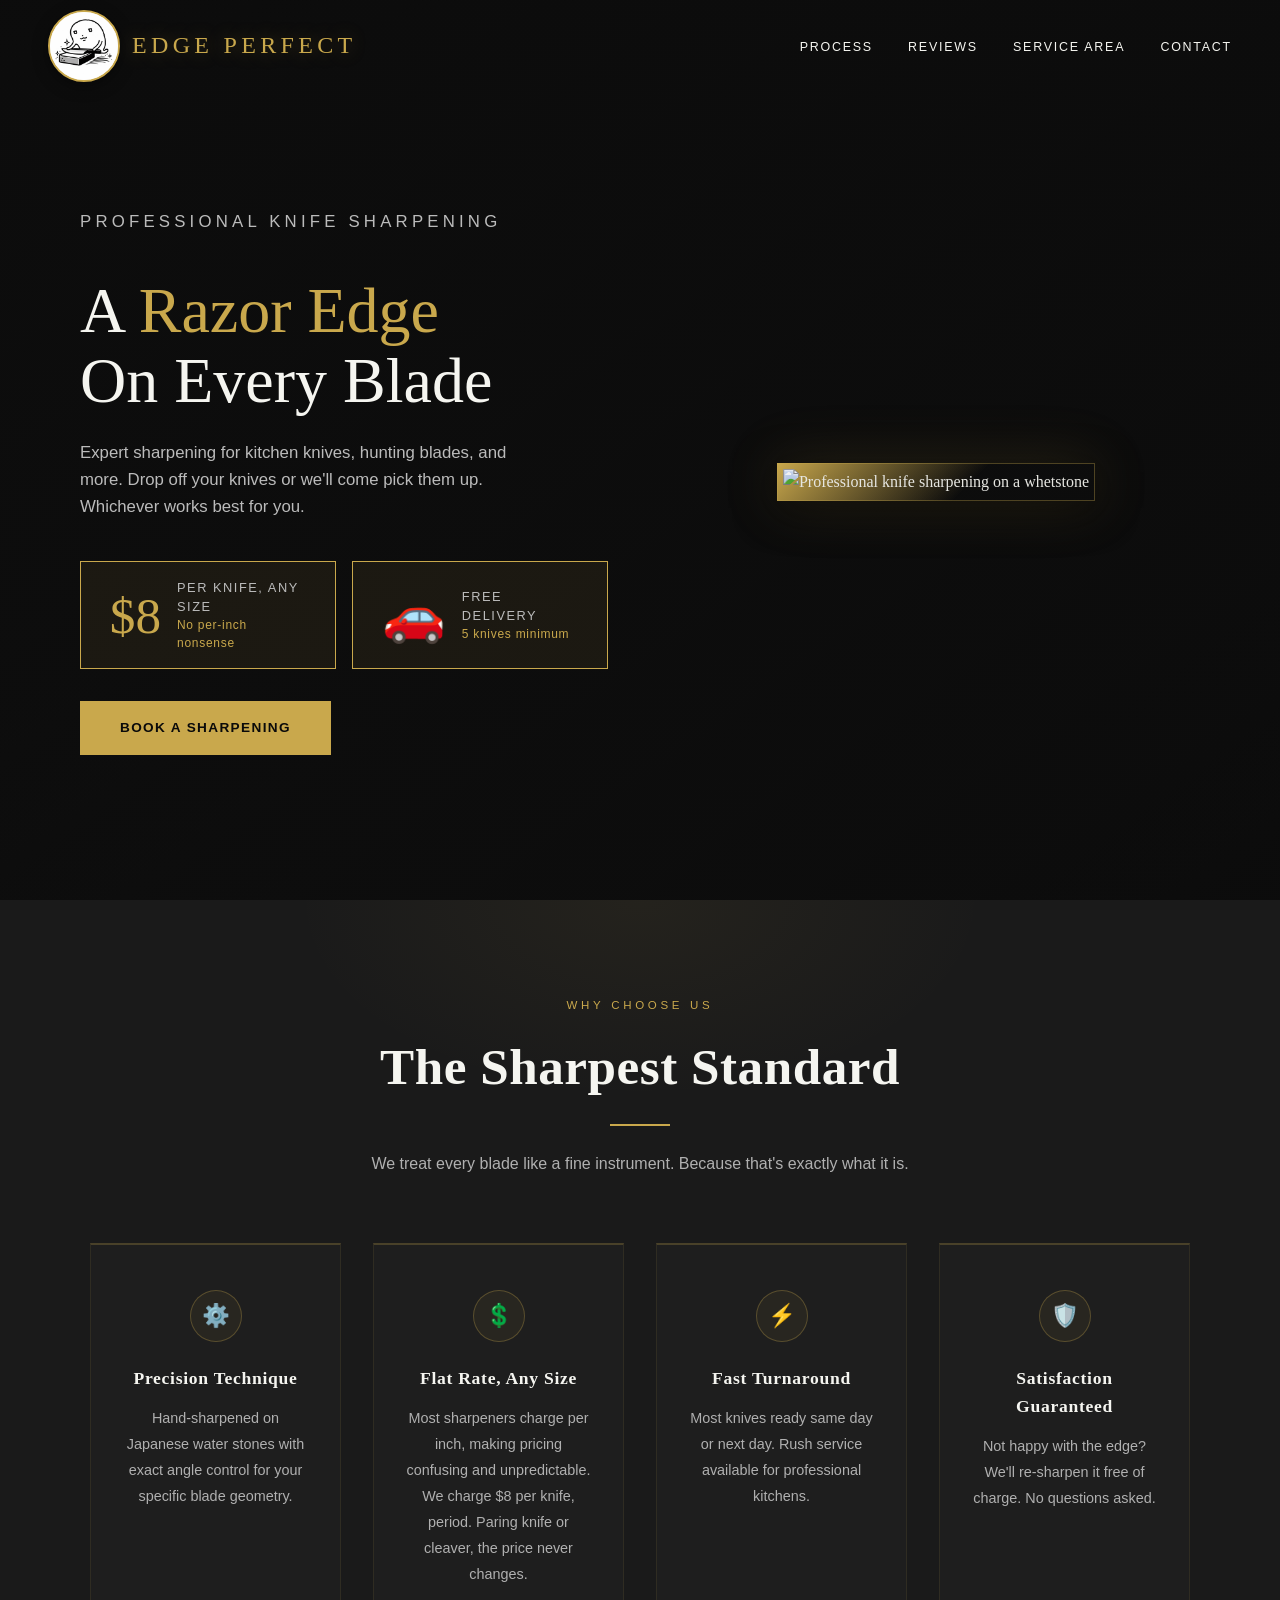
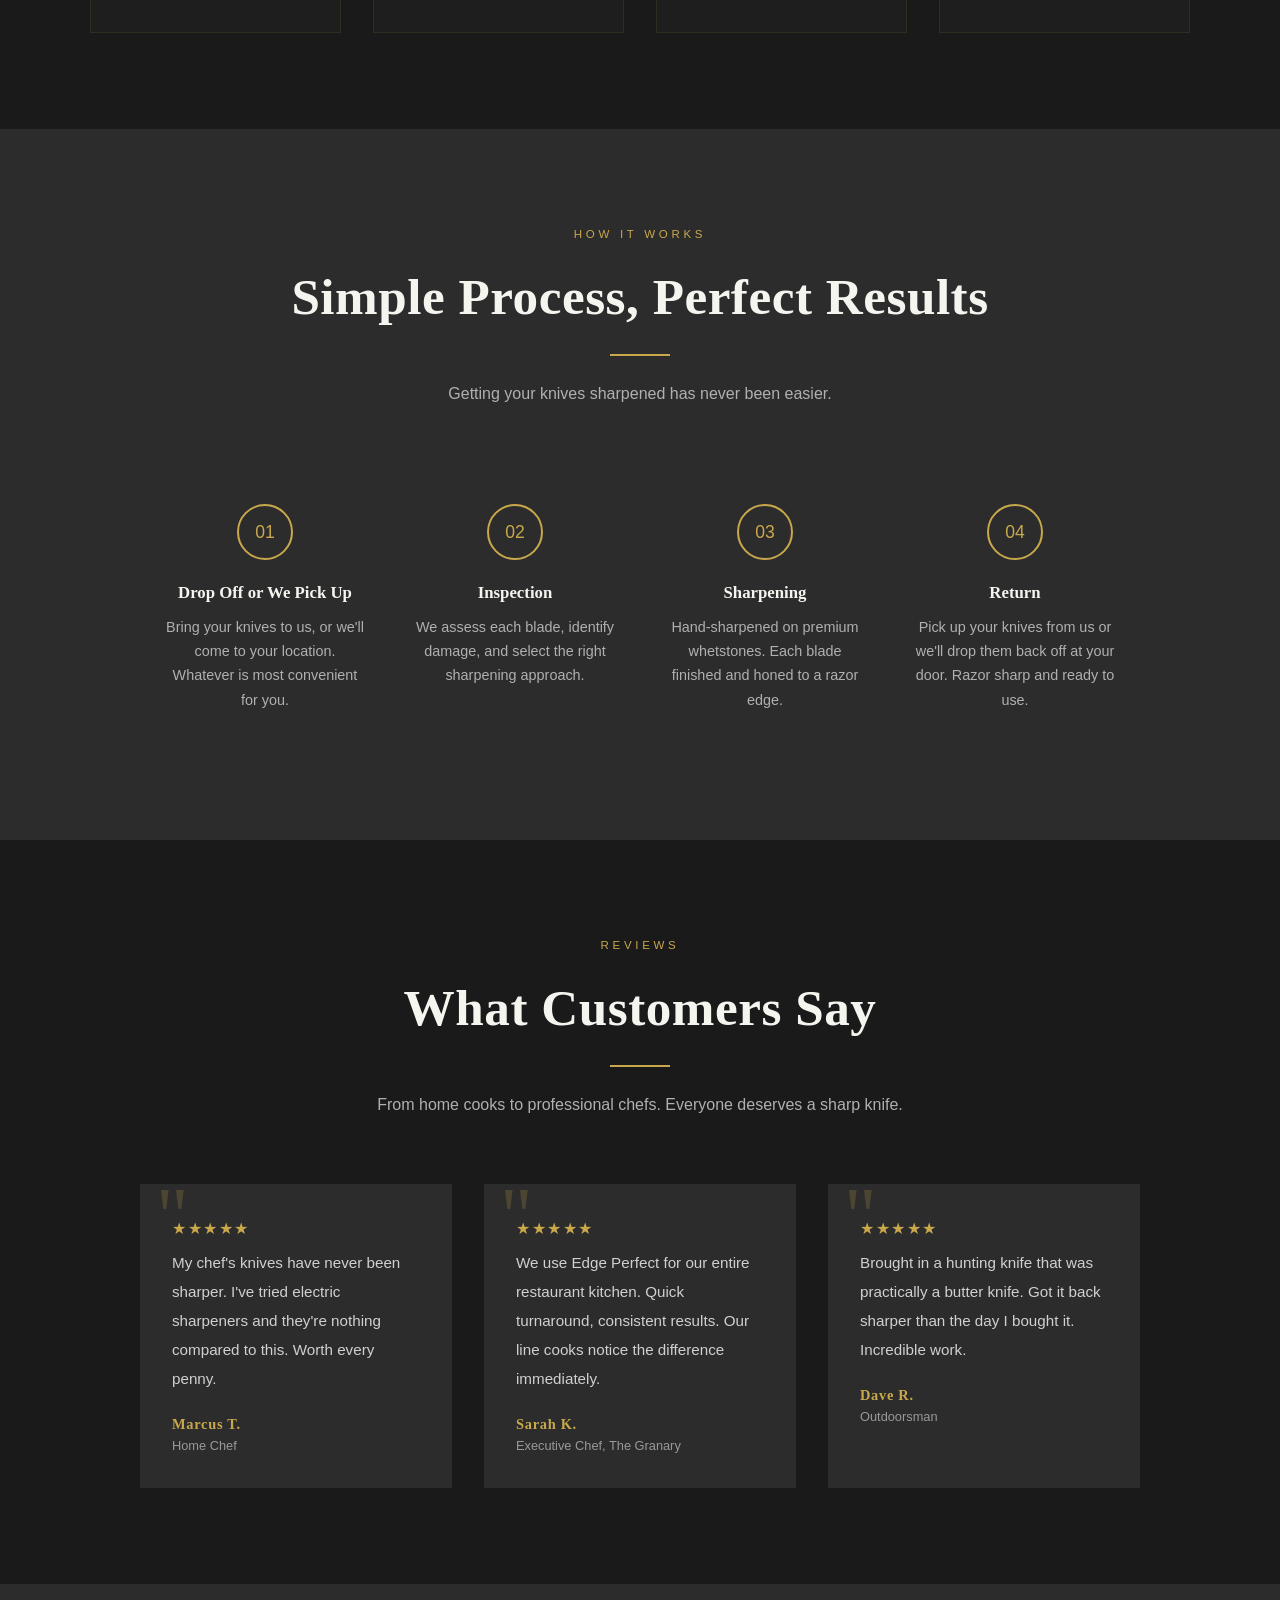
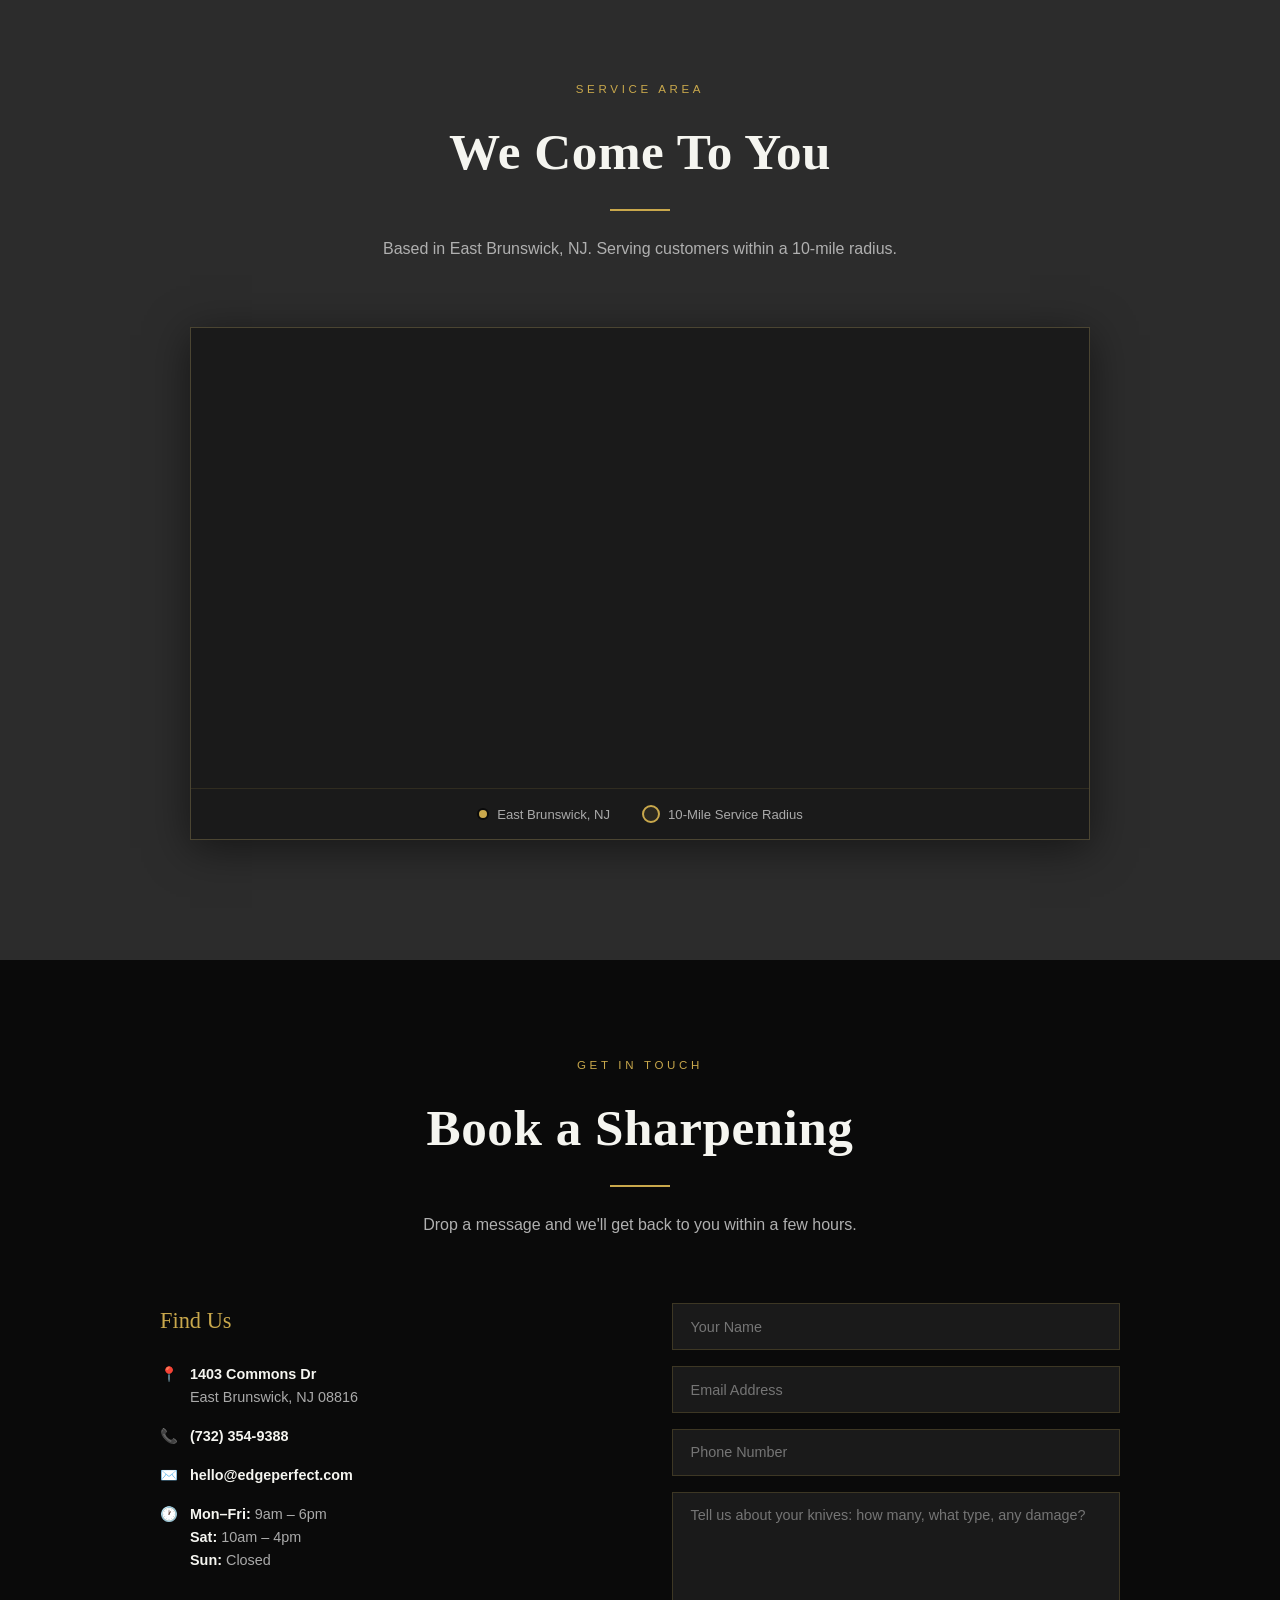
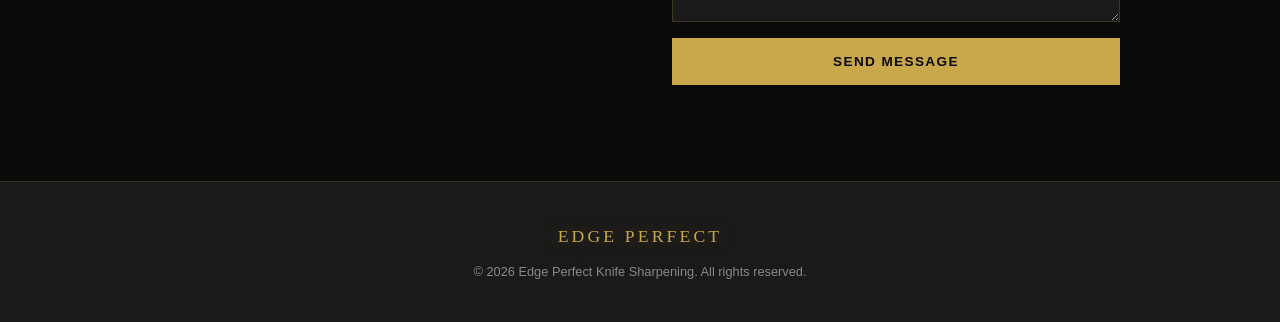
==== index.html @ 68b9c7d4 "Initial commit — Edge Perfect knife sharpening website" ====
<!DOCTYPE html>
<html lang="en">
<head>
  <meta charset="UTF-8" />
  <meta name="viewport" content="width=device-width, initial-scale=1.0" />
  <title>Edge Perfect | Professional Knife Sharpening</title>
  <link rel="icon" type="image/png" href="favicon.png.png" sizes="64x64" />
  <link rel="icon" type="image/png" href="favicon.png.png" sizes="32x32" />
  <link rel="icon" type="image/png" href="favicon.png.png" sizes="16x16" />
  <link rel="apple-touch-icon" href="favicon.png.png" sizes="180x180" />
  <link rel="stylesheet" href="styles.css" />
  <link rel="stylesheet" href="https://unpkg.com/leaflet@1.9.4/dist/leaflet.css" />
  <script src="https://unpkg.com/leaflet@1.9.4/dist/leaflet.js"></script>
</head>
<body>

  <!-- NAV -->
  <nav>
    <div class="logo">
      <div class="logo-circle">
        <img src="nav_icon.png.png" alt="Edge Perfect" class="logo-img" />
      </div>
      <span>Edge Perfect</span>
    </div>
    <ul class="nav-links">
      <li><a href="#process">Process</a></li>
      <li><a href="#testimonials">Reviews</a></li>
      <li><a href="#service-area">Service Area</a></li>
      <li><a href="#contact">Contact</a></li>
    </ul>
  </nav>

  <!-- HERO -->
  <section class="hero">
    <div class="hero-content">
      <p class="hero-tag">Professional Knife Sharpening</p>
      <h1>A <span>Razor Edge</span><br>On Every Blade</h1>
      <p>Expert sharpening for kitchen knives, hunting blades, and more. Drop off your knives or we'll come pick them up. Whichever works best for you.</p>
      <div class="hero-cards">
        <div class="hero-price">
          <strong>$8</strong>
          <span>Per Knife, Any Size<br><em>No per-inch nonsense</em></span>
        </div>
        <div class="hero-price">
          <strong>🚗</strong>
          <span>Free Delivery<br><em>5 knives minimum</em></span>
        </div>
      </div>
      <div class="hero-btns">
        <a href="#contact" class="btn">Book a Sharpening</a>
      </div>
    </div>
    <div class="hero-visual">
      <div class="hero-gif-frame">
        <img class="hero-gif" src="https://media.giphy.com/media/aHFgDHucMrnPrXOQYl/giphy.gif" alt="Professional knife sharpening on a whetstone" />
      </div>
    </div>
  </section>

  <!-- WHY US -->
  <section class="features" id="about">
    <p class="section-label reveal">Why Choose Us</p>
    <h2 class="section-title reveal">The Sharpest Standard</h2>
    <div class="divider"></div>
    <p class="section-sub reveal">We treat every blade like a fine instrument. Because that's exactly what it is.</p>
    <div class="features-grid">
      <div class="feature-card reveal reveal-delay-1">
        <div class="feature-icon">⚙️</div>
        <h3>Precision Technique</h3>
        <p>Hand-sharpened on Japanese water stones with exact angle control for your specific blade geometry.</p>
      </div>
      <div class="feature-card reveal reveal-delay-2">
        <div class="feature-icon">💲</div>
        <h3>Flat Rate, Any Size</h3>
        <p>Most sharpeners charge per inch, making pricing confusing and unpredictable. We charge $8 per knife, period. Paring knife or cleaver, the price never changes.</p>
      </div>
      <div class="feature-card reveal reveal-delay-3">
        <div class="feature-icon">⚡</div>
        <h3>Fast Turnaround</h3>
        <p>Most knives ready same day or next day. Rush service available for professional kitchens.</p>
      </div>
      <div class="feature-card reveal reveal-delay-4">
        <div class="feature-icon">🛡️</div>
        <h3>Satisfaction Guaranteed</h3>
        <p>Not happy with the edge? We'll re-sharpen it free of charge. No questions asked.</p>
      </div>
    </div>
  </section>


  <!-- PROCESS -->
  <section class="process" id="process">
    <p class="section-label reveal">How It Works</p>
    <h2 class="section-title reveal">Simple Process, Perfect Results</h2>
    <div class="divider"></div>
    <p class="section-sub reveal">Getting your knives sharpened has never been easier.</p>
    <div class="steps">
      <div class="step reveal reveal-delay-1">
        <div class="step-num">01</div>
        <h3>Drop Off or We Pick Up</h3>
        <p>Bring your knives to us, or we'll come to your location. Whatever is most convenient for you.</p>
      </div>
      <div class="step reveal reveal-delay-2">
        <div class="step-num">02</div>
        <h3>Inspection</h3>
        <p>We assess each blade, identify damage, and select the right sharpening approach.</p>
      </div>
      <div class="step reveal reveal-delay-3">
        <div class="step-num">03</div>
        <h3>Sharpening</h3>
        <p>Hand-sharpened on premium whetstones. Each blade finished and honed to a razor edge.</p>
      </div>
      <div class="step reveal reveal-delay-4">
        <div class="step-num">04</div>
        <h3>Return</h3>
        <p>Pick up your knives from us or we'll drop them back off at your door. Razor sharp and ready to use.</p>
      </div>
    </div>
  </section>

  <!-- TESTIMONIALS -->
  <section class="testimonials" id="testimonials">
    <p class="section-label reveal">Reviews</p>
    <h2 class="section-title reveal">What Customers Say</h2>
    <div class="divider"></div>
    <p class="section-sub reveal">From home cooks to professional chefs. Everyone deserves a sharp knife.</p>
    <div class="testimonials-grid">
      <div class="testimonial reveal from-left reveal-delay-1">
        <div class="stars">★★★★★</div>
        <p>My chef's knives have never been sharper. I've tried electric sharpeners and they're nothing compared to this. Worth every penny.</p>
        <div class="author">Marcus T.</div>
        <div class="role">Home Chef</div>
      </div>
      <div class="testimonial reveal reveal-delay-2">
        <div class="stars">★★★★★</div>
        <p>We use Edge Perfect for our entire restaurant kitchen. Quick turnaround, consistent results. Our line cooks notice the difference immediately.</p>
        <div class="author">Sarah K.</div>
        <div class="role">Executive Chef, The Granary</div>
      </div>
      <div class="testimonial reveal from-right reveal-delay-3">
        <div class="stars">★★★★★</div>
        <p>Brought in a hunting knife that was practically a butter knife. Got it back sharper than the day I bought it. Incredible work.</p>
        <div class="author">Dave R.</div>
        <div class="role">Outdoorsman</div>
      </div>
    </div>
  </section>

  <!-- SERVICE AREA MAP -->
  <section class="service-area" id="service-area">
    <p class="section-label reveal">Service Area</p>
    <h2 class="section-title reveal">We Come To You</h2>
    <div class="divider"></div>
    <p class="section-sub reveal">Based in East Brunswick, NJ. Serving customers within a 10-mile radius.</p>
    <div class="map-wrapper reveal">
      <div id="service-map"></div>
      <div class="map-legend">
        <div class="legend-item">
          <span class="legend-marker"></span>
          <span>East Brunswick, NJ</span>
        </div>
        <div class="legend-item">
          <span class="legend-circle"></span>
          <span>10-Mile Service Radius</span>
        </div>
      </div>
    </div>
  </section>

  <!-- CONTACT -->
  <section class="contact" id="contact">
    <p class="section-label reveal">Get in Touch</p>
    <h2 class="section-title reveal">Book a Sharpening</h2>
    <div class="divider"></div>
    <p class="section-sub reveal">Drop a message and we'll get back to you within a few hours.</p>
    <div class="contact-wrap">
      <div class="contact-info reveal from-left">
        <h3>Find Us</h3>
        <p>📍 <span><strong>1403 Commons Dr</strong><br>East Brunswick, NJ 08816</span></p>
        <p>📞 <span><strong>(732) 354-9388</strong></span></p>
        <p>✉️ <span><strong>hello@edgeperfect.com</strong></span></p>
        <p>🕐 <span><strong>Mon–Fri:</strong> 9am – 6pm<br><strong>Sat:</strong> 10am – 4pm<br><strong>Sun:</strong> Closed</span></p>
      </div>
      <form onsubmit="handleSubmit(event)" class="reveal from-right reveal-delay-1">
        <input type="text" placeholder="Your Name" required />
        <input type="email" placeholder="Email Address" required />
        <input type="tel" placeholder="Phone Number" />
        <textarea placeholder="Tell us about your knives: how many, what type, any damage?"></textarea>
        <button type="submit" class="btn">Send Message</button>
      </form>
    </div>
  </section>

  <!-- FOOTER -->
  <footer>
    <span class="logo">Edge Perfect</span>
    <p>© 2026 Edge Perfect Knife Sharpening. All rights reserved.</p>
  </footer>

  <script src="script.js"></script>

</body>
</html>
---- styles.css ----
*, *::before, *::after { box-sizing: border-box; margin: 0; padding: 0; }

:root {
  --black: #0a0a0a;
  --charcoal: #1a1a1a;
  --steel: #2c2c2c;
  --gold: #c9a84c;
  --gold-light: #e8c97a;
  --white: #f5f5f0;
  --gray: #888;
}

html { scroll-behavior: smooth; }

body {
  font-family: 'Georgia', serif;
  background: var(--black);
  color: var(--white);
  line-height: 1.6;
}

/* NAV */
nav {
  position: fixed;
  top: 0; left: 0; right: 0;
  z-index: 100;
  display: flex;
  justify-content: space-between;
  align-items: center;
  padding: 0.6rem 3rem;
  background: rgba(10,10,10,0.0);
  backdrop-filter: blur(0px);
  border-bottom: 1px solid transparent;
  transition: background 0.4s ease, backdrop-filter 0.4s ease, border-color 0.4s ease;
}

nav.scrolled {
  background: rgba(10,10,10,0.96);
  backdrop-filter: blur(12px);
  border-bottom: 1px solid rgba(201,168,76,0.25);
}

.logo {
  display: flex;
  align-items: center;
  gap: 0.75rem;
  font-size: 1.5rem;
  letter-spacing: 0.18em;
  color: var(--gold);
  text-transform: uppercase;
  text-shadow: 0 0 18px rgba(201,168,76,0.35);
  transition: text-shadow 0.3s;
}
.logo:hover { text-shadow: 0 0 28px rgba(201,168,76,0.6); }

.logo-circle {
  width: 72px;
  height: 72px;
  border-radius: 50%;
  background: var(--white);
  border: 2px solid var(--gold);
  box-shadow: 0 4px 16px rgba(0,0,0,0.4);
  display: flex;
  align-items: center;
  justify-content: center;
  overflow: hidden;
  flex-shrink: 0;
  transition: box-shadow 0.3s, transform 0.3s;
}
.logo:hover .logo-circle {
  box-shadow: 0 6px 24px rgba(0,0,0,0.5), 0 0 0 2px var(--gold);
  transform: translateY(-2px);
}

.logo-img {
  width: 120px;
  height: 120px;
  object-fit: contain;
}

.nav-links { display: flex; gap: 2.2rem; list-style: none; }
.nav-links a {
  position: relative;
  color: var(--white);
  text-decoration: none;
  font-family: 'Arial', sans-serif;
  font-size: 0.78rem;
  letter-spacing: 0.14em;
  text-transform: uppercase;
  padding-bottom: 4px;
  transition: color 0.2s;
}
.nav-links a::after {
  content: '';
  position: absolute;
  bottom: 0; left: 0;
  width: 0; height: 1.5px;
  background: var(--gold);
  transition: width 0.3s ease;
}
.nav-links a:hover { color: var(--gold); }
.nav-links a:hover::after { width: 100%; }

/* HERO */
.hero {
  min-height: 100vh;
  display: grid;
  grid-template-columns: 1fr 1fr;
  gap: 4rem;
  align-items: center;
  padding: 8rem 5rem 4rem;
  position: relative;
  background:
    linear-gradient(160deg, rgba(10,10,10,0.92) 0%, rgba(10,10,10,0.75) 100%),
    url("data:image/svg+xml,%3Csvg xmlns='http://www.w3.org/2000/svg' width='800' height='600'%3E%3Cdefs%3E%3ClinearGradient id='g' x1='0' y1='0' x2='1' y2='1'%3E%3Cstop offset='0' stop-color='%23222'/%3E%3Cstop offset='1' stop-color='%23111'/%3E%3C/linearGradient%3E%3C/defs%3E%3Crect fill='url(%23g)' width='800' height='600'/%3E%3C/svg%3E") center/cover;
}

.hero-content {
  display: flex;
  flex-direction: column;
  align-items: flex-start;
}

.hero-visual {
  display: flex;
  justify-content: center;
  align-items: center;
}

.hero-gif-frame {
  position: relative;
  padding: 6px;
  background: linear-gradient(135deg, var(--gold), transparent 60%);
  box-shadow: 0 0 60px rgba(201,168,76,0.18), 0 8px 40px rgba(0,0,0,0.6);
}

.hero-gif-frame::before {
  content: '';
  position: absolute;
  inset: 0;
  border: 1.5px solid rgba(201,168,76,0.35);
  pointer-events: none;
}

.hero-gif {
  display: block;
  width: 100%;
  max-width: 480px;
  height: auto;
  filter: brightness(0.92) contrast(1.05);
}

.hero-cards {
  display: flex;
  gap: 1rem;
  flex-wrap: wrap;
  margin-bottom: 2rem;
}

.hero-price {
  display: inline-flex;
  align-items: center;
  gap: 1rem;
  flex: 1;
  background: rgba(201,168,76,0.08);
  border: 1.5px solid var(--gold);
  padding: 1rem 1.8rem;
  font-family: 'Georgia', serif !important;
  color: var(--white) !important;
}
.hero-price strong {
  font-size: 3.2rem;
  color: var(--gold);
  font-weight: 400;
  line-height: 1;
}
.hero-price span {
  font-family: 'Arial', sans-serif;
  font-size: 0.8rem;
  color: #bbb !important;
  letter-spacing: 0.12em;
  text-transform: uppercase;
  line-height: 1.5;
}
.hero-price span em {
  display: block;
  font-style: normal;
  color: var(--gold) !important;
  letter-spacing: 0.06em;
  font-size: 0.75rem;
  text-transform: none;
}

.hero-btns { display: flex; gap: 1rem; flex-wrap: wrap; }

.hero-tag {
  font-family: 'Arial', sans-serif;
  font-size: 0.75rem;
  letter-spacing: 0.25em;
  text-transform: uppercase;
  color: var(--gold);
  margin-bottom: 1.5rem;
}

.hero h1 {
  font-size: clamp(2.4rem, 5vw, 5rem);
  font-weight: 400;
  line-height: 1.1;
  max-width: 600px;
  margin-bottom: 1.5rem;
}

.hero h1 span { color: var(--gold); }

.hero p {
  font-family: 'Arial', sans-serif;
  font-size: 1.05rem;
  color: #bbb;
  max-width: 460px;
  margin-bottom: 2.5rem;
}

@media (max-width: 900px) {
  .hero {
    grid-template-columns: 1fr;
    text-align: center;
    padding: 7rem 2rem 4rem;
    gap: 3rem;
  }
  .hero-content { align-items: center; }
  .hero-btns { justify-content: center; }
  .hero-gif { max-width: 360px; }
}

.btn {
  display: inline-block;
  padding: 1rem 2.5rem;
  background: var(--gold);
  color: var(--black);
  text-decoration: none;
  font-family: 'Arial', sans-serif;
  font-size: 0.85rem;
  font-weight: 700;
  letter-spacing: 0.1em;
  text-transform: uppercase;
  transition: background 0.2s, transform 0.15s;
}
.btn:hover { background: var(--gold-light); transform: translateY(-2px); }

.btn-outline {
  background: transparent;
  border: 1.5px solid var(--gold);
  color: var(--gold);
}
.btn-outline:hover { background: var(--gold); color: var(--black); }

/* DIVIDER */
.divider {
  width: 60px;
  height: 2px;
  background: var(--gold);
  margin: 0 auto 1.5rem;
}

/* SECTION BASE */
section { padding: 6rem 2rem; }
.section-label {
  font-family: 'Arial', sans-serif;
  font-size: 0.72rem;
  letter-spacing: 0.32em;
  text-transform: uppercase;
  color: var(--gold);
  text-align: center;
  margin-bottom: 0.75rem;
}
.section-title {
  font-size: clamp(2rem, 4vw, 3.2rem);
  font-weight: 600;
  text-align: center;
  margin-bottom: 1rem;
  color: var(--white);
  letter-spacing: 0.01em;
}
.section-sub {
  font-family: 'Arial', sans-serif;
  color: #b0b0b0;
  text-align: center;
  max-width: 540px;
  margin: 0 auto 4rem;
  font-size: 1rem;
  line-height: 1.8;
}

/* WHY US */
.features {
  background: var(--charcoal);
  position: relative;
  overflow: hidden;
}
.features::before {
  content: '';
  position: absolute;
  top: -200px; left: 50%;
  transform: translateX(-50%);
  width: 700px; height: 400px;
  background: radial-gradient(ellipse, rgba(201,168,76,0.06) 0%, transparent 70%);
  pointer-events: none;
}
.features-grid {
  display: grid;
  grid-template-columns: repeat(auto-fit, minmax(220px, 1fr));
  gap: 2rem;
  max-width: 1100px;
  margin: 0 auto;
}
.feature-card {
  text-align: center;
  padding: 2.8rem 1.8rem;
  background: rgba(255,255,255,0.02);
  border: 1px solid rgba(201,168,76,0.1);
  border-top: 2px solid rgba(201,168,76,0.25);
  position: relative;
  overflow: hidden;
  transition: border-color 0.3s, transform 0.3s, background 0.3s;
}
.feature-card::before {
  content: '';
  position: absolute;
  top: 0; left: -100%;
  width: 100%; height: 100%;
  background: linear-gradient(90deg, transparent, rgba(201,168,76,0.04), transparent);
  transition: left 0.5s ease;
}
.feature-card:hover::before { left: 100%; }
.feature-card:hover {
  border-color: rgba(201,168,76,0.5);
  border-top-color: var(--gold);
  transform: translateY(-6px);
  background: rgba(201,168,76,0.04);
}
.feature-icon {
  width: 52px; height: 52px;
  border: 1px solid rgba(201,168,76,0.3);
  border-radius: 50%;
  display: flex;
  align-items: center;
  justify-content: center;
  margin: 0 auto 1.4rem;
  font-size: 1.4rem;
  background: rgba(201,168,76,0.06);
  transition: background 0.3s, border-color 0.3s;
}
.feature-card:hover .feature-icon {
  background: rgba(201,168,76,0.12);
  border-color: var(--gold);
}
.feature-card h3 {
  font-size: 1.1rem;
  font-weight: 600;
  margin-bottom: 0.85rem;
  color: var(--white);
  letter-spacing: 0.04em;
}
.feature-card p {
  font-family: 'Arial', sans-serif;
  font-size: 0.9rem;
  color: #b0b0b0;
  line-height: 1.8;
}

/* SERVICES */
.services { background: var(--black); }
.services-grid {
  display: grid;
  grid-template-columns: repeat(auto-fit, minmax(280px, 1fr));
  gap: 2rem;
  max-width: 1100px;
  margin: 0 auto;
}
.services-grid--single {
  max-width: 380px;
}

.service-card {
  background: var(--charcoal);
  padding: 2.5rem 2rem;
  position: relative;
  overflow: hidden;
  transition: transform 0.2s;
}
.service-card::before {
  content: '';
  position: absolute;
  top: 0; left: 0;
  width: 3px;
  height: 100%;
  background: var(--gold);
}
.service-card:hover { transform: translateY(-4px); }
.service-card .price {
  font-size: 2rem;
  color: var(--gold);
  font-weight: 400;
}
.service-card .price span {
  font-family: 'Arial', sans-serif;
  font-size: 0.85rem;
  color: var(--gray);
}
.service-card h3 {
  font-size: 1.25rem;
  font-weight: 400;
  margin: 0.5rem 0 1rem;
}
.service-card ul {
  list-style: none;
  font-family: 'Arial', sans-serif;
  font-size: 0.88rem;
  color: #aaa;
}
.service-card ul li {
  padding: 0.35rem 0;
  border-bottom: 1px solid rgba(255,255,255,0.05);
  display: flex;
  align-items: center;
  gap: 0.5rem;
}

/* PROCESS */
.process { background: var(--steel); }
.steps {
  display: flex;
  flex-wrap: wrap;
  justify-content: center;
  gap: 0;
  max-width: 1000px;
  margin: 0 auto;
  position: relative;
}
.step {
  flex: 1 1 200px;
  text-align: center;
  padding: 2rem 1.5rem;
  position: relative;
}
.step-num {
  width: 56px;
  height: 56px;
  border: 2px solid var(--gold);
  border-radius: 50%;
  display: flex;
  align-items: center;
  justify-content: center;
  margin: 0 auto 1.2rem;
  font-family: 'Arial', sans-serif;
  font-size: 1.1rem;
  color: var(--gold);
}
.step h3 { font-size: 1.05rem; font-weight: 600; margin-bottom: 0.5rem; color: var(--white); }
.step p { font-family: 'Arial', sans-serif; font-size: 0.9rem; color: #b0b0b0; line-height: 1.7; }

/* TESTIMONIALS */
.testimonials { background: var(--charcoal); }
.testimonials-grid {
  display: grid;
  grid-template-columns: repeat(auto-fit, minmax(280px, 1fr));
  gap: 2rem;
  max-width: 1000px;
  margin: 0 auto;
}
.testimonial {
  background: var(--steel);
  padding: 2rem;
  position: relative;
}
.testimonial::before {
  content: '"';
  font-size: 5rem;
  color: var(--gold);
  opacity: 0.2;
  position: absolute;
  top: -0.5rem; left: 1rem;
  line-height: 1;
  font-family: Georgia, serif;
}
.testimonial p {
  font-family: 'Arial', sans-serif;
  font-size: 0.95rem;
  color: #d0d0d0;
  line-height: 1.9;
  margin-bottom: 1.2rem;
  position: relative;
  z-index: 1;
}
.testimonial .author {
  font-size: 0.9rem;
  font-weight: 600;
  color: var(--gold);
  letter-spacing: 0.05em;
}
.testimonial .role {
  font-family: 'Arial', sans-serif;
  font-size: 0.8rem;
  color: #999;
}
.stars { color: var(--gold); letter-spacing: 0.1em; margin-bottom: 0.5rem; }

/* SERVICE AREA MAP */
.service-area { background: var(--steel); }

.map-wrapper {
  max-width: 900px;
  margin: 0 auto 1.5rem;
  border: 1px solid rgba(201,168,76,0.2);
  overflow: hidden;
  box-shadow: 0 8px 40px rgba(0,0,0,0.5);
}

#service-map {
  width: 100%;
  height: 460px;
  background: var(--charcoal);
}

.map-legend {
  display: flex;
  gap: 2rem;
  justify-content: center;
  align-items: center;
  background: var(--charcoal);
  padding: 0.9rem 1.5rem;
  border-top: 1px solid rgba(201,168,76,0.12);
  font-family: 'Arial', sans-serif;
  font-size: 0.82rem;
  color: #aaa;
}

.legend-item {
  display: flex;
  align-items: center;
  gap: 0.5rem;
}

.legend-marker {
  width: 12px;
  height: 12px;
  border-radius: 50%;
  background: var(--gold);
  border: 2px solid var(--black);
  flex-shrink: 0;
}

.legend-circle {
  width: 18px;
  height: 18px;
  border-radius: 50%;
  border: 2px solid var(--gold);
  background: rgba(201,168,76,0.1);
  flex-shrink: 0;
}


/* CONTACT */
.contact { background: var(--black); }
.contact-wrap {
  display: grid;
  grid-template-columns: 1fr 1fr;
  gap: 4rem;
  max-width: 960px;
  margin: 0 auto;
}
@media (max-width: 700px) { .contact-wrap { grid-template-columns: 1fr; } }

.contact-info h3 {
  font-size: 1.4rem;
  font-weight: 400;
  color: var(--gold);
  margin-bottom: 1.5rem;
}
.contact-info p {
  font-family: 'Arial', sans-serif;
  font-size: 0.9rem;
  color: #aaa;
  margin-bottom: 1rem;
  display: flex;
  align-items: flex-start;
  gap: 0.75rem;
}
.contact-info p strong { color: var(--white); }

form { display: flex; flex-direction: column; gap: 1rem; }
form input, form textarea, form select {
  background: var(--charcoal);
  border: 1px solid rgba(201,168,76,0.2);
  color: var(--white);
  padding: 0.9rem 1.1rem;
  font-family: 'Arial', sans-serif;
  font-size: 0.9rem;
  outline: none;
  transition: border-color 0.2s;
  width: 100%;
}
form input:focus, form textarea:focus, form select:focus {
  border-color: var(--gold);
}
form textarea { resize: vertical; min-height: 130px; }
form select option { background: var(--charcoal); }
form .btn { border: none; cursor: pointer; width: 100%; justify-content: center; }

/* FOOTER */
footer {
  background: var(--charcoal);
  border-top: 1px solid rgba(201,168,76,0.15);
  text-align: center;
  padding: 2.5rem 1rem;
}
footer .logo { font-size: 1.1rem; margin-bottom: 0.75rem; display: block; }
footer p {
  font-family: 'Arial', sans-serif;
  font-size: 0.8rem;
  color: var(--gray);
}

/* RESPONSIVE NAV */
@media (max-width: 640px) {
  .nav-links { display: none; }
  .hero h1 { font-size: 2.4rem; }
  nav { gap: 0; }
}

/* SCROLL ANIMATIONS */
.reveal {
  opacity: 0;
  transform: translateY(40px);
  transition: opacity 0.7s ease, transform 0.7s ease;
}
.reveal.from-left {
  transform: translateX(-50px);
}
.reveal.from-right {
  transform: translateX(50px);
}
.reveal.visible {
  opacity: 1;
  transform: translate(0, 0);
}
.reveal-delay-1 { transition-delay: 0.1s; }
.reveal-delay-2 { transition-delay: 0.2s; }
.reveal-delay-3 { transition-delay: 0.3s; }
.reveal-delay-4 { transition-delay: 0.4s; }

.divider {
  transform-origin: left;
  transform: scaleX(0);
  transition: transform 0.6s ease 0.2s;
}
.divider.visible {
  transform: scaleX(1);
}
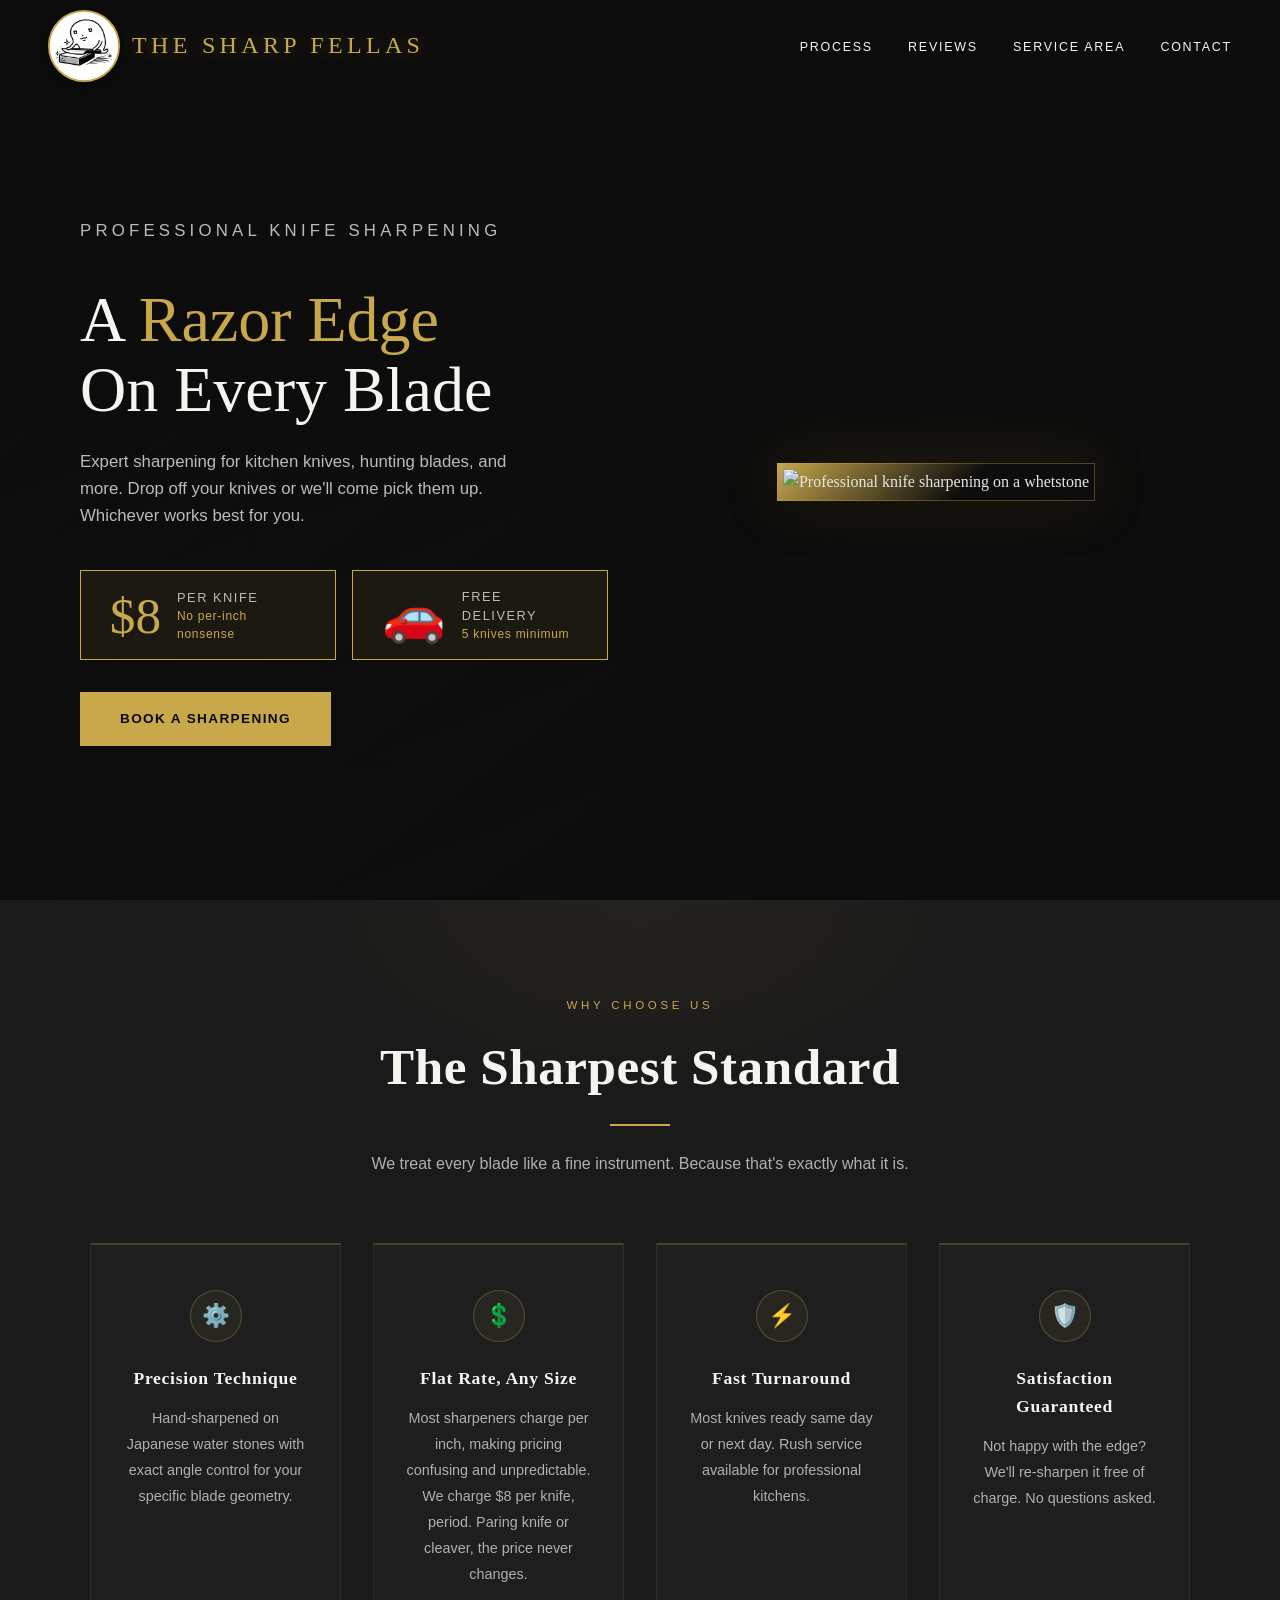
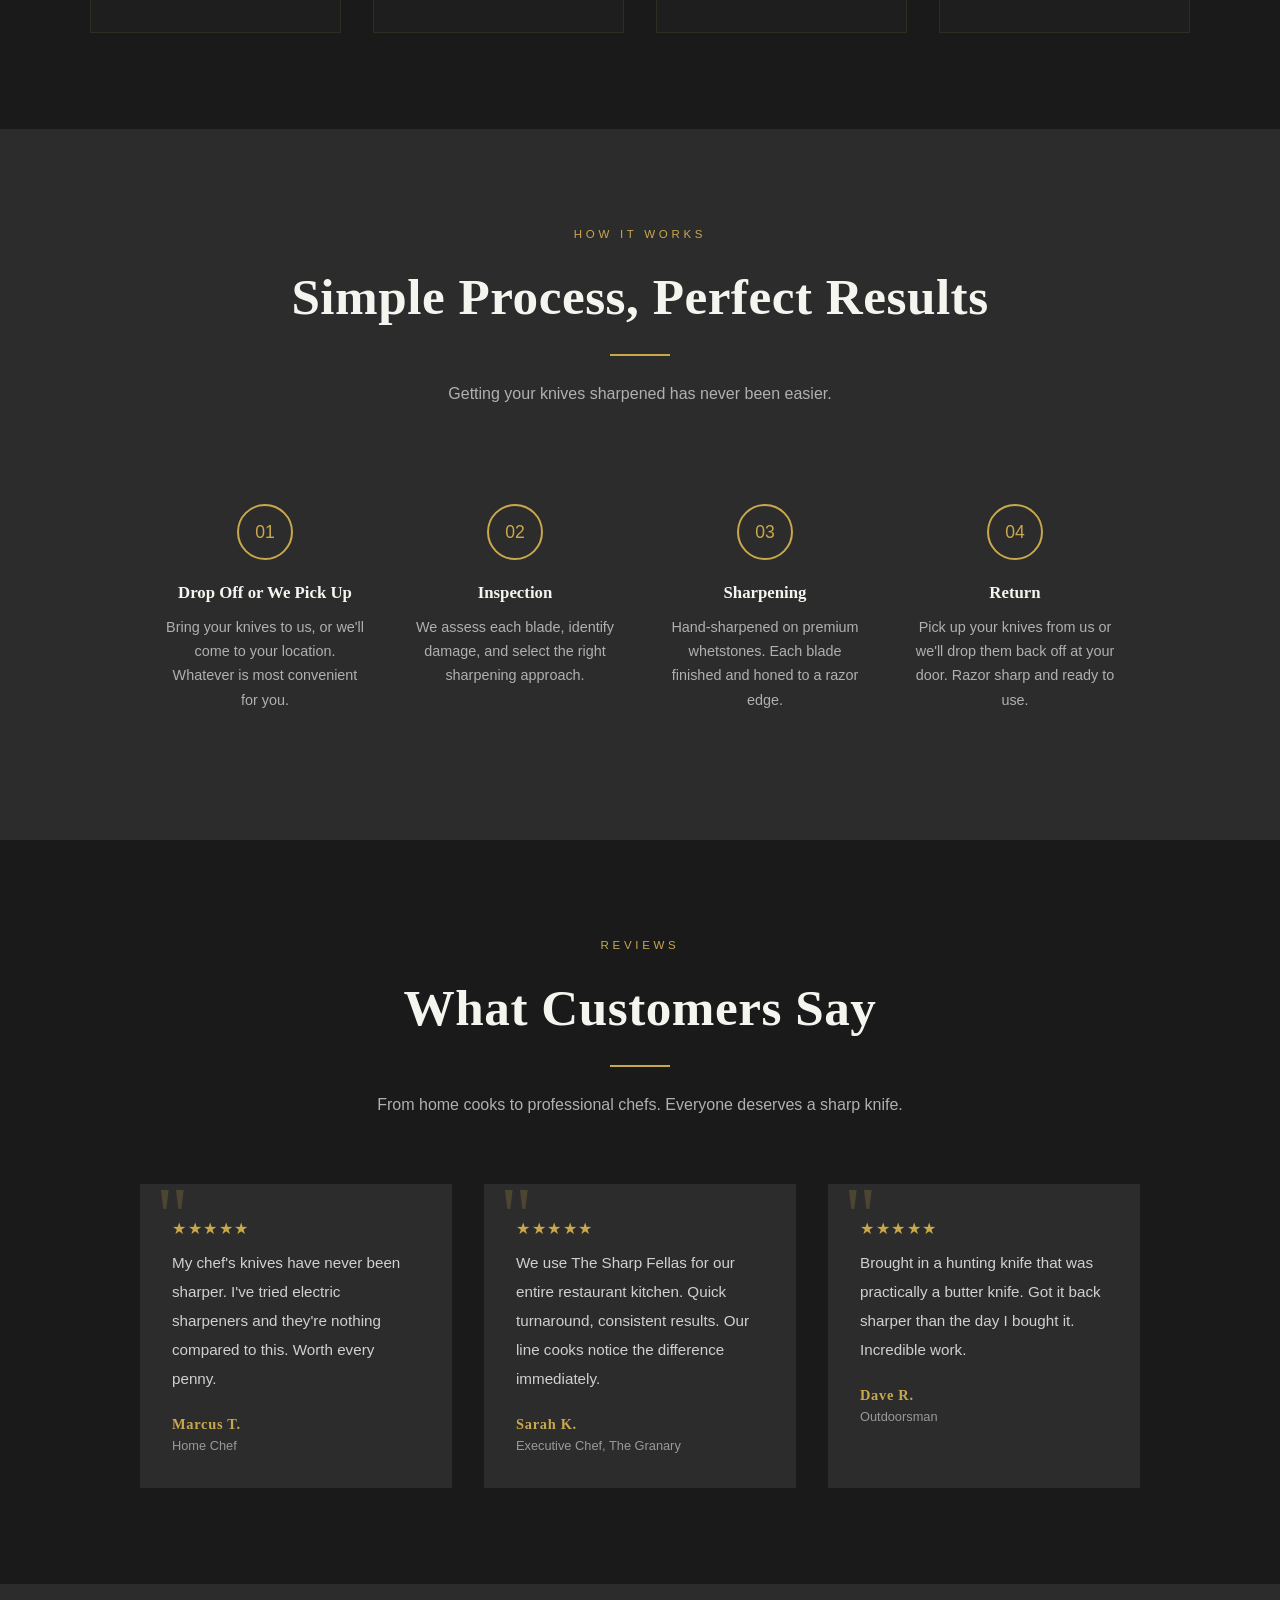
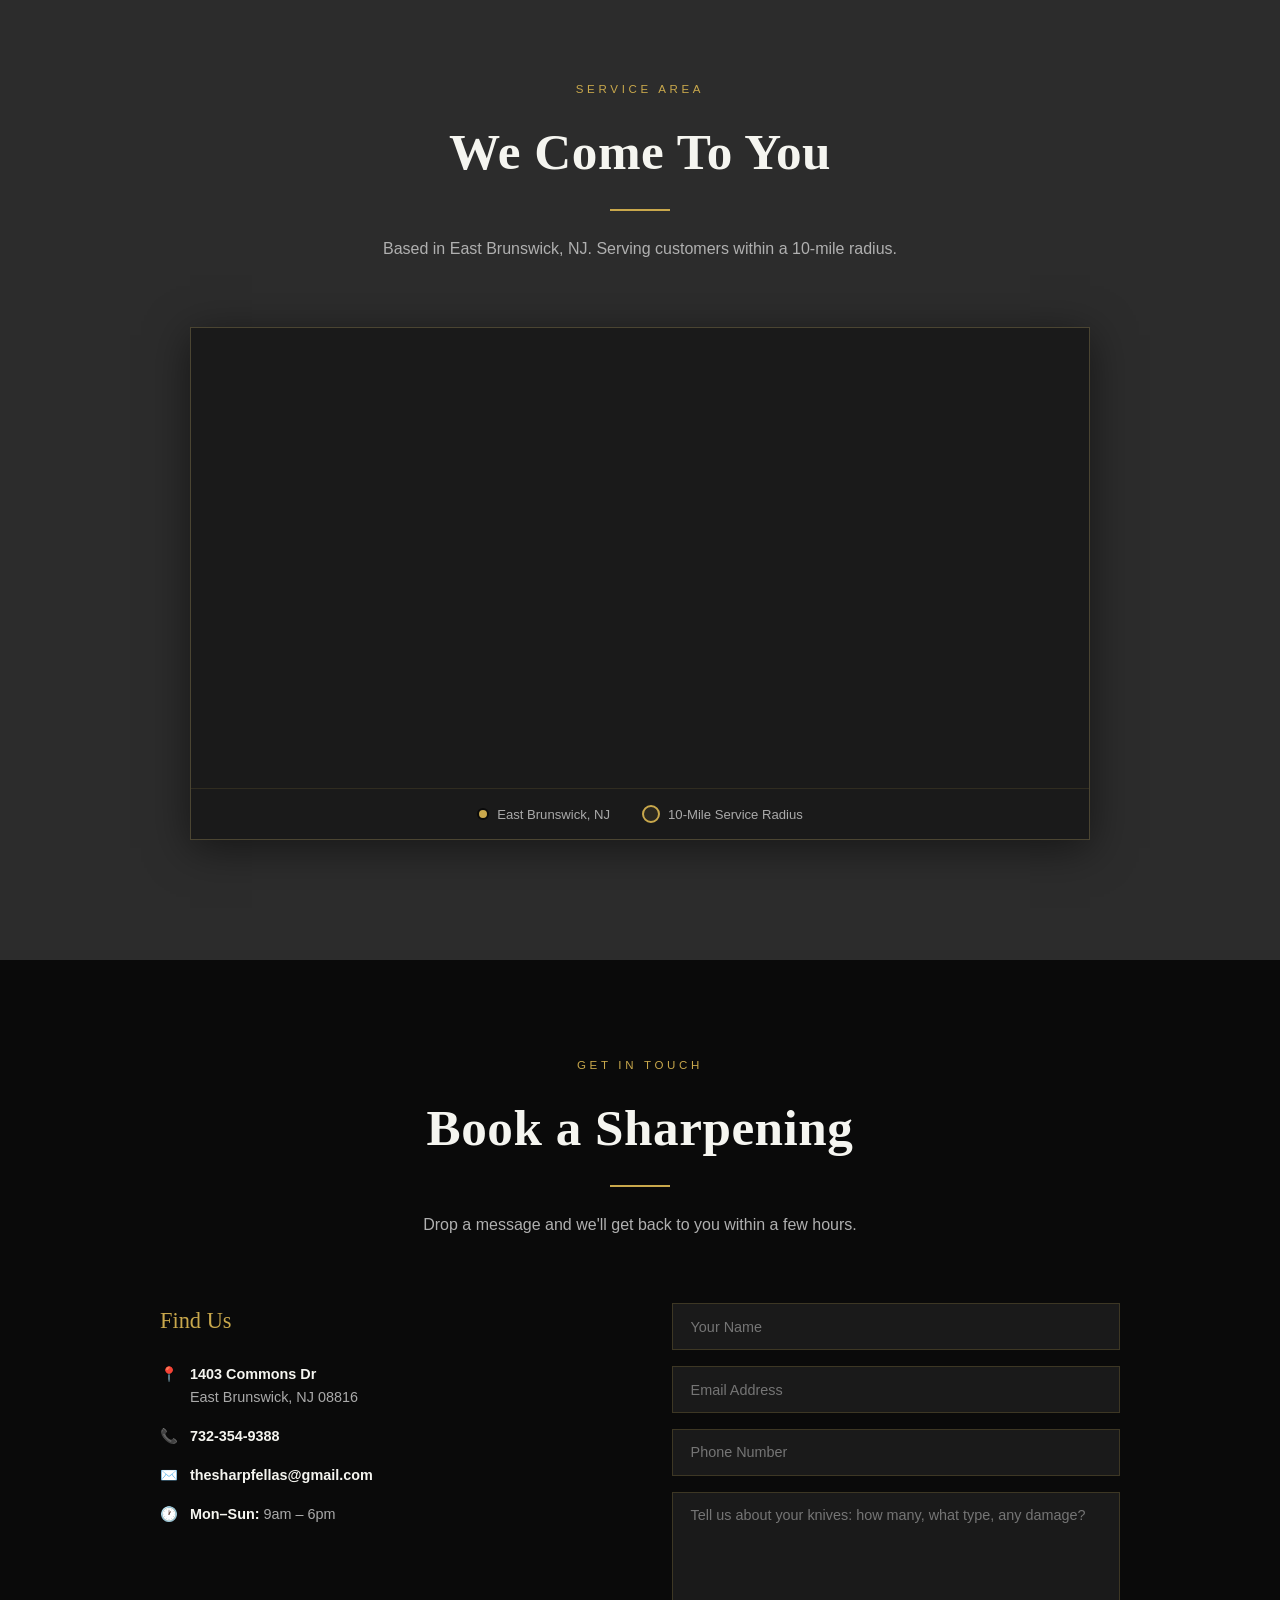
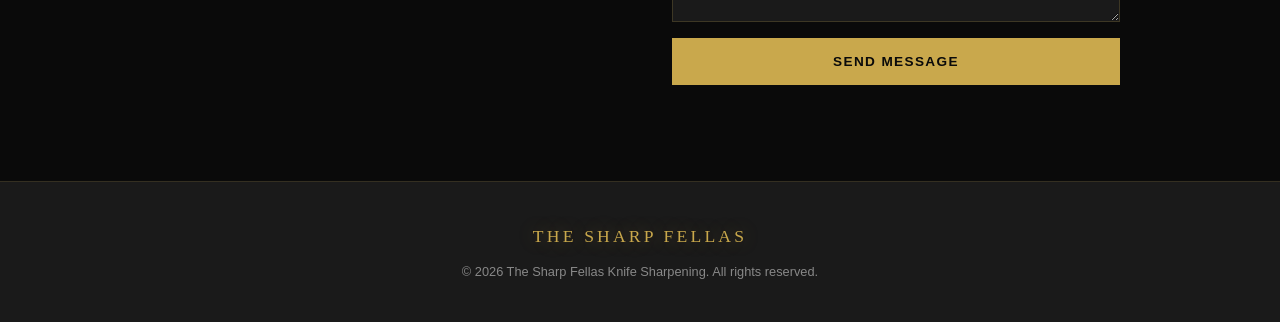
==== commit 4b048f7b: "Rebrand to The Sharp Fellas, add Netlify forms, update contact info and schedule" ====
--- a/index.html
+++ b/index.html
@@ -3,7 +3,7 @@
 <head>
   <meta charset="UTF-8" />
   <meta name="viewport" content="width=device-width, initial-scale=1.0" />
-  <title>Edge Perfect | Professional Knife Sharpening</title>
+  <title>The Sharp Fellas | Professional Knife Sharpening</title>
   <link rel="icon" type="image/png" href="favicon.png.png" sizes="64x64" />
   <link rel="icon" type="image/png" href="favicon.png.png" sizes="32x32" />
   <link rel="icon" type="image/png" href="favicon.png.png" sizes="16x16" />
@@ -16,12 +16,12 @@
 
   <!-- NAV -->
   <nav>
-    <div class="logo">
+    <a href="#" class="logo" style="text-decoration:none;">
       <div class="logo-circle">
-        <img src="nav_icon.png.png" alt="Edge Perfect" class="logo-img" />
-      </div>
-      <span>Edge Perfect</span>
-    </div>
+        <img src="nav_icon.png.png" alt="The Sharp Fellas" class="logo-img" />
+      </div>
+      <span>The Sharp Fellas</span>
+    </a>
     <ul class="nav-links">
       <li><a href="#process">Process</a></li>
       <li><a href="#testimonials">Reviews</a></li>
@@ -39,7 +39,7 @@
       <div class="hero-cards">
         <div class="hero-price">
           <strong>$8</strong>
-          <span>Per Knife, Any Size<br><em>No per-inch nonsense</em></span>
+          <span>Per Knife<br><em>No per-inch nonsense</em></span>
         </div>
         <div class="hero-price">
           <strong>🚗</strong>
@@ -133,7 +133,7 @@
       </div>
       <div class="testimonial reveal reveal-delay-2">
         <div class="stars">★★★★★</div>
-        <p>We use Edge Perfect for our entire restaurant kitchen. Quick turnaround, consistent results. Our line cooks notice the difference immediately.</p>
+        <p>We use The Sharp Fellas for our entire restaurant kitchen. Quick turnaround, consistent results. Our line cooks notice the difference immediately.</p>
         <div class="author">Sarah K.</div>
         <div class="role">Executive Chef, The Granary</div>
       </div>
@@ -177,11 +177,12 @@
       <div class="contact-info reveal from-left">
         <h3>Find Us</h3>
         <p>📍 <span><strong>1403 Commons Dr</strong><br>East Brunswick, NJ 08816</span></p>
-        <p>📞 <span><strong>(732) 354-9388</strong></span></p>
-        <p>✉️ <span><strong>hello@edgeperfect.com</strong></span></p>
-        <p>🕐 <span><strong>Mon–Fri:</strong> 9am – 6pm<br><strong>Sat:</strong> 10am – 4pm<br><strong>Sun:</strong> Closed</span></p>
-      </div>
-      <form onsubmit="handleSubmit(event)" class="reveal from-right reveal-delay-1">
+        <p>📞 <span><strong>732-354-9388</strong></span></p>
+        <p>✉️ <span><strong>thesharpfellas@gmail.com</strong></span></p>
+        <p>🕐 <span><strong>Mon–Sun:</strong> 9am – 6pm</span></p>
+      </div>
+      <form name="contact" method="POST" data-netlify="true" onsubmit="handleSubmit(event)" class="reveal from-right reveal-delay-1">
+        <input type="hidden" name="form-name" value="contact" />
         <input type="text" placeholder="Your Name" required />
         <input type="email" placeholder="Email Address" required />
         <input type="tel" placeholder="Phone Number" />
@@ -193,8 +194,8 @@
 
   <!-- FOOTER -->
   <footer>
-    <span class="logo">Edge Perfect</span>
-    <p>© 2026 Edge Perfect Knife Sharpening. All rights reserved.</p>
+    <span class="logo">The Sharp Fellas</span>
+    <p>© 2026 The Sharp Fellas Knife Sharpening. All rights reserved.</p>
   </footer>
 
   <script src="script.js"></script>
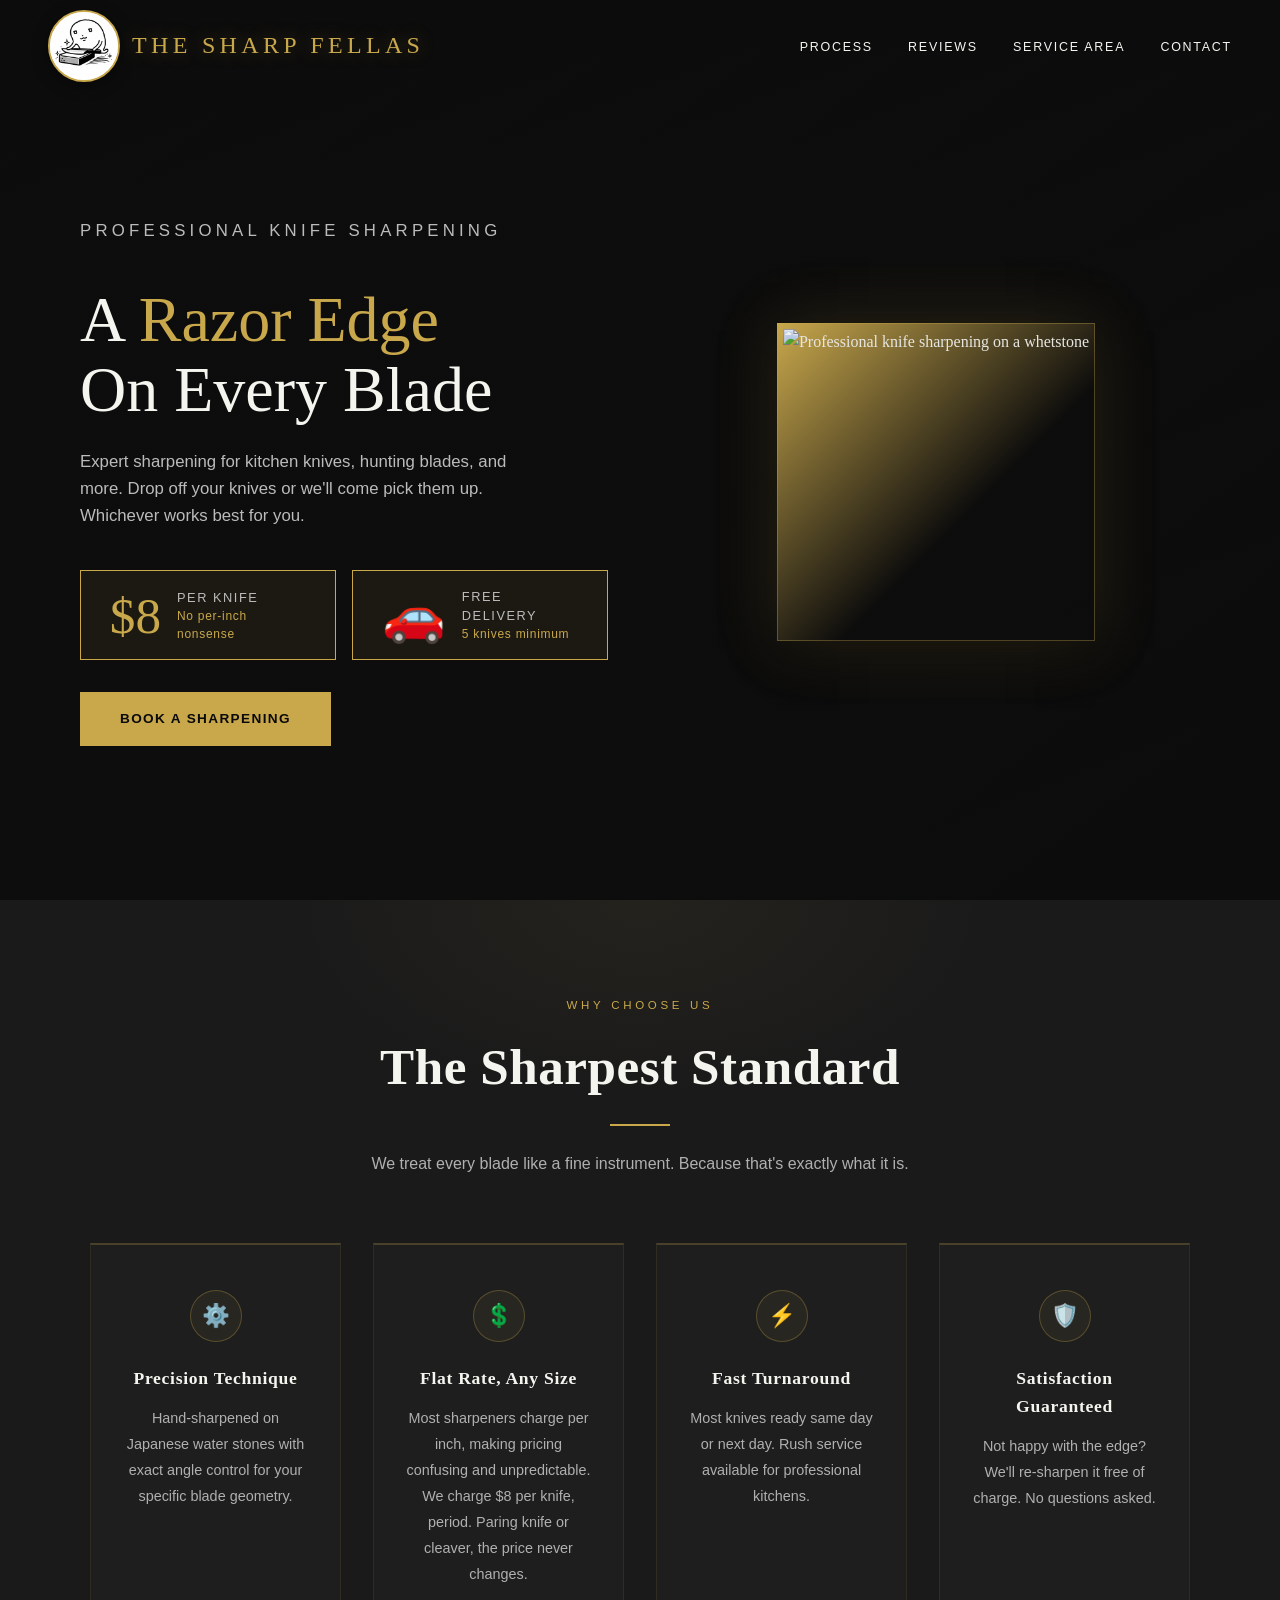
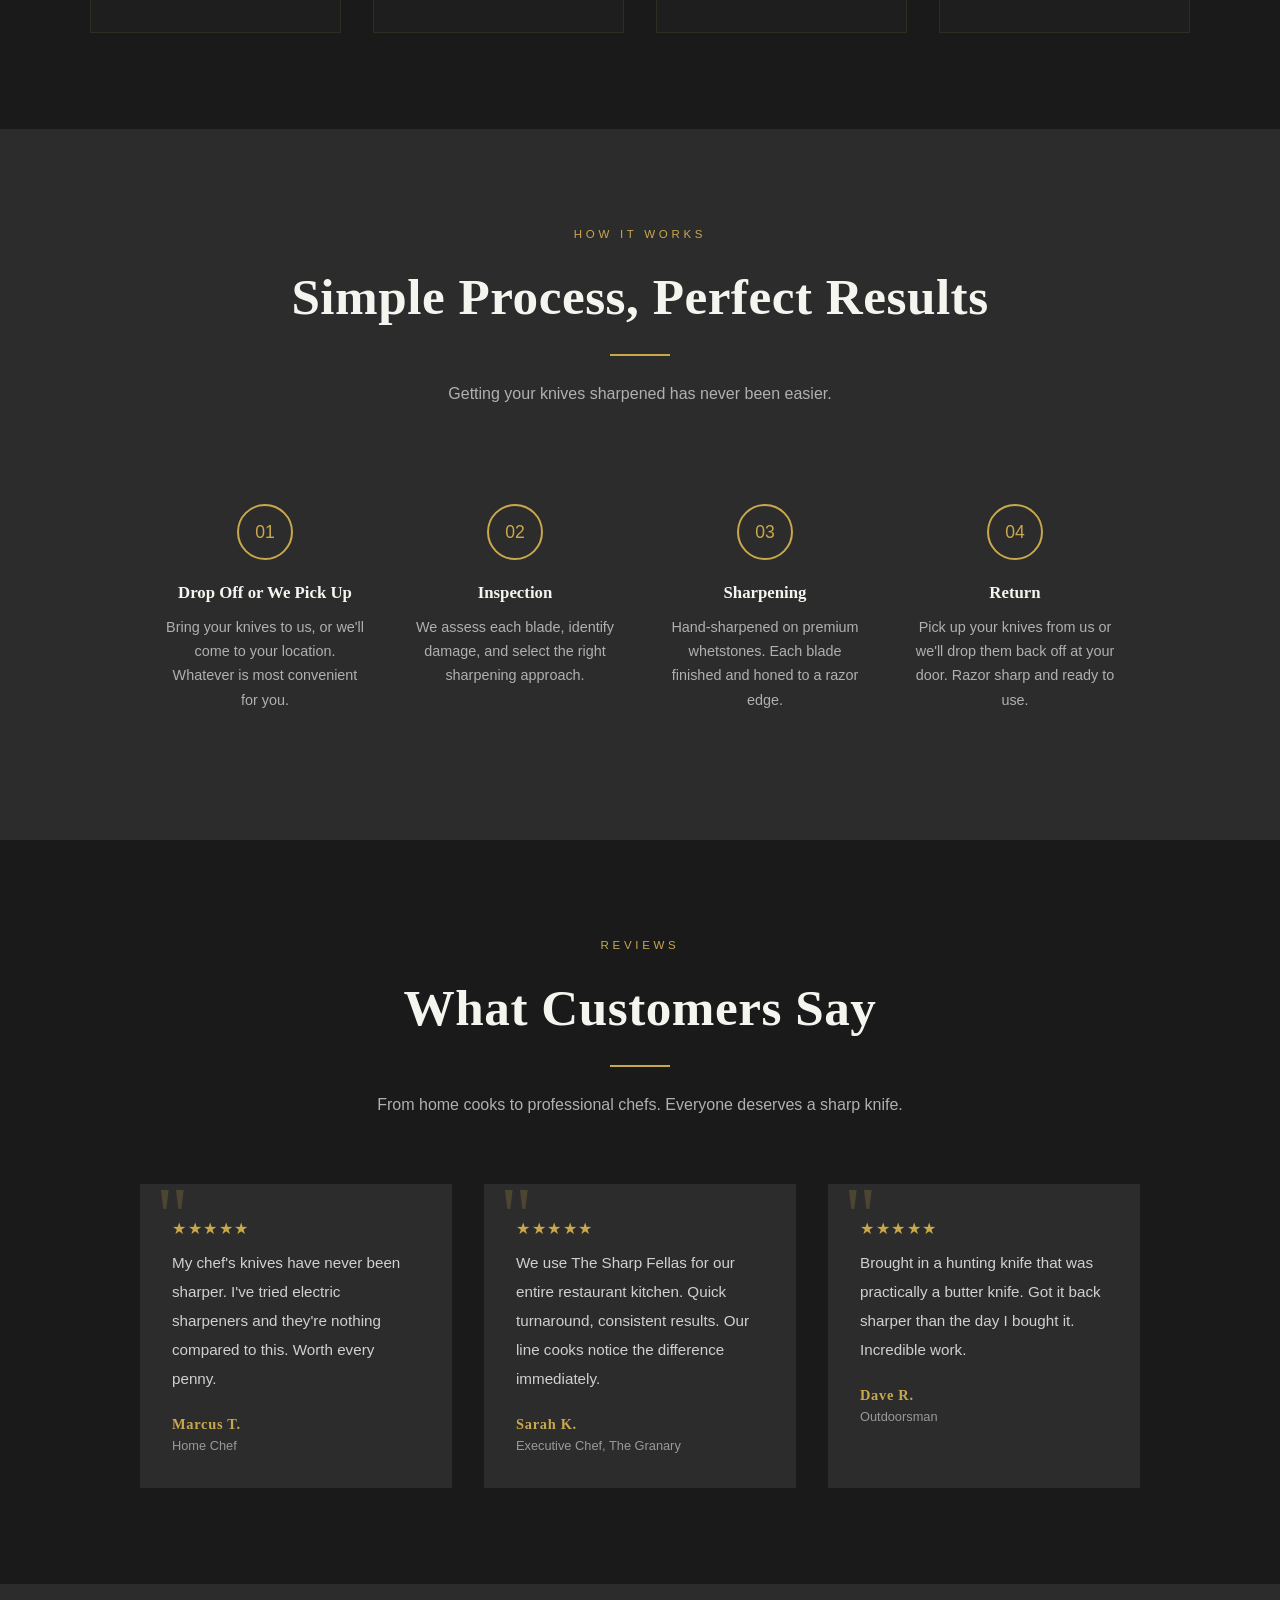
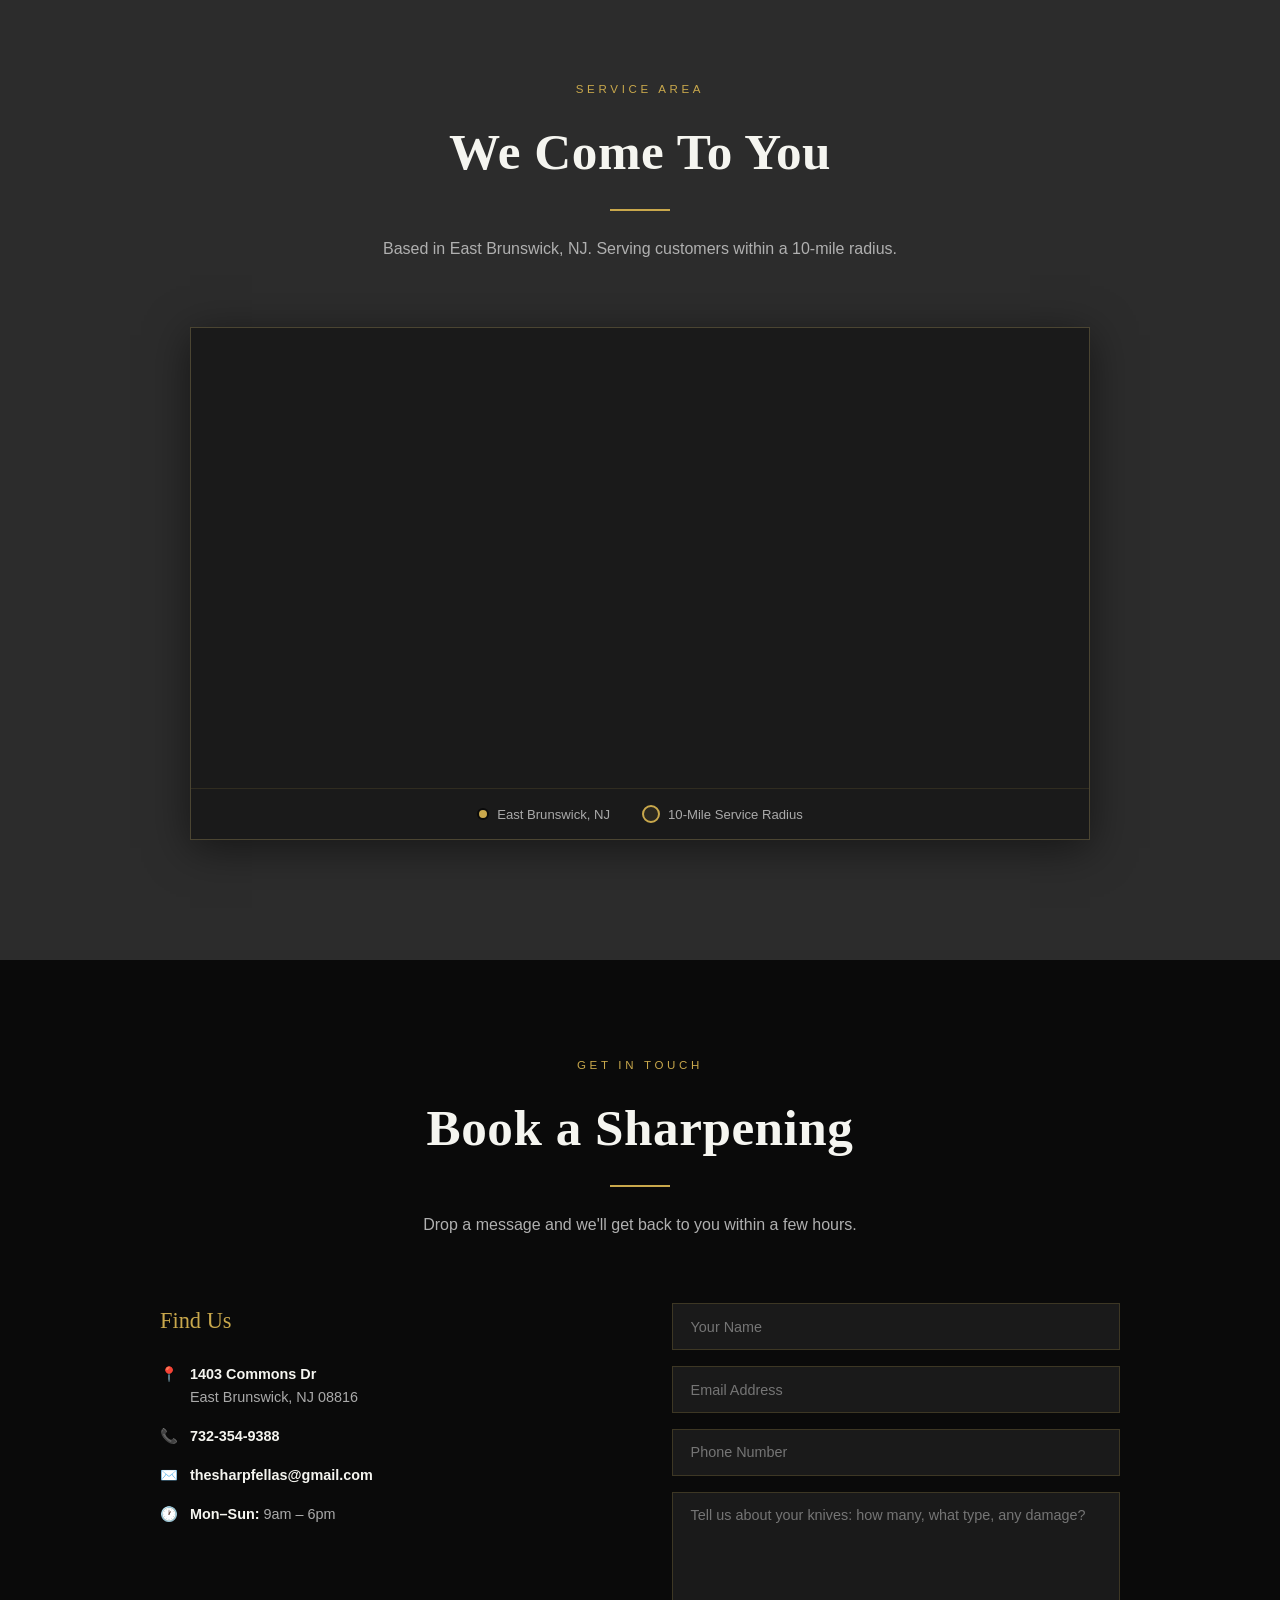
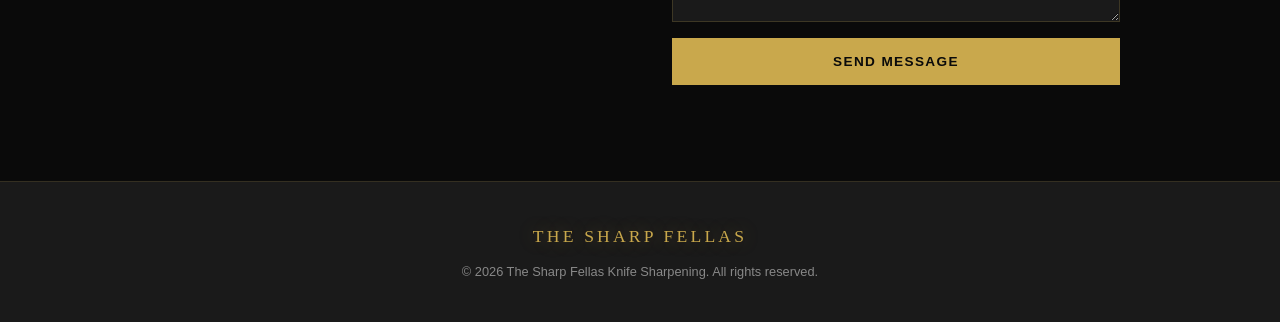
==== commit 422e95da: "Improve SEO, performance and accessibility: meta description, preconnect hints, defer Leaflet, image" ====
--- a/index.html
+++ b/index.html
@@ -4,13 +4,17 @@
   <meta charset="UTF-8" />
   <meta name="viewport" content="width=device-width, initial-scale=1.0" />
   <title>The Sharp Fellas | Professional Knife Sharpening</title>
+  <meta name="description" content="Professional knife sharpening in East Brunswick, NJ. $8 flat per knife, any size. Drop off or we pick up. Serving within 10 miles. Call 732-354-9388." />
   <link rel="icon" type="image/png" href="favicon.png.png" sizes="64x64" />
   <link rel="icon" type="image/png" href="favicon.png.png" sizes="32x32" />
   <link rel="icon" type="image/png" href="favicon.png.png" sizes="16x16" />
   <link rel="apple-touch-icon" href="favicon.png.png" sizes="180x180" />
+  <link rel="preconnect" href="https://unpkg.com" />
+  <link rel="preconnect" href="https://c.basemaps.cartocdn.com" />
+  <link rel="preconnect" href="https://media.giphy.com" />
   <link rel="stylesheet" href="styles.css" />
   <link rel="stylesheet" href="https://unpkg.com/leaflet@1.9.4/dist/leaflet.css" />
-  <script src="https://unpkg.com/leaflet@1.9.4/dist/leaflet.js"></script>
+  <script src="https://unpkg.com/leaflet@1.9.4/dist/leaflet.js" defer></script>
 </head>
 <body>
 
@@ -30,6 +34,7 @@
     </ul>
   </nav>
 
+  <main>
   <!-- HERO -->
   <section class="hero">
     <div class="hero-content">
@@ -52,7 +57,7 @@
     </div>
     <div class="hero-visual">
       <div class="hero-gif-frame">
-        <img class="hero-gif" src="https://media.giphy.com/media/aHFgDHucMrnPrXOQYl/giphy.gif" alt="Professional knife sharpening on a whetstone" />
+        <img class="hero-gif" src="https://media.giphy.com/media/aHFgDHucMrnPrXOQYl/giphy.gif" alt="Professional knife sharpening on a whetstone" width="480" height="480" />
       </div>
     </div>
   </section>
@@ -181,17 +186,18 @@
         <p>✉️ <span><strong>thesharpfellas@gmail.com</strong></span></p>
         <p>🕐 <span><strong>Mon–Sun:</strong> 9am – 6pm</span></p>
       </div>
-      <form name="contact" method="POST" data-netlify="true" onsubmit="handleSubmit(event)" class="reveal from-right reveal-delay-1">
+      <form name="contact" method="POST" data-netlify="true" class="reveal from-right reveal-delay-1">
         <input type="hidden" name="form-name" value="contact" />
-        <input type="text" placeholder="Your Name" required />
-        <input type="email" placeholder="Email Address" required />
-        <input type="tel" placeholder="Phone Number" />
-        <textarea placeholder="Tell us about your knives: how many, what type, any damage?"></textarea>
+        <input type="text" name="name" placeholder="Your Name" required />
+        <input type="email" name="email" placeholder="Email Address" required />
+        <input type="tel" name="phone" placeholder="Phone Number" />
+        <textarea name="message" placeholder="Tell us about your knives: how many, what type, any damage?"></textarea>
         <button type="submit" class="btn">Send Message</button>
       </form>
     </div>
   </section>
 
+  </main>
   <!-- FOOTER -->
   <footer>
     <span class="logo">The Sharp Fellas</span>
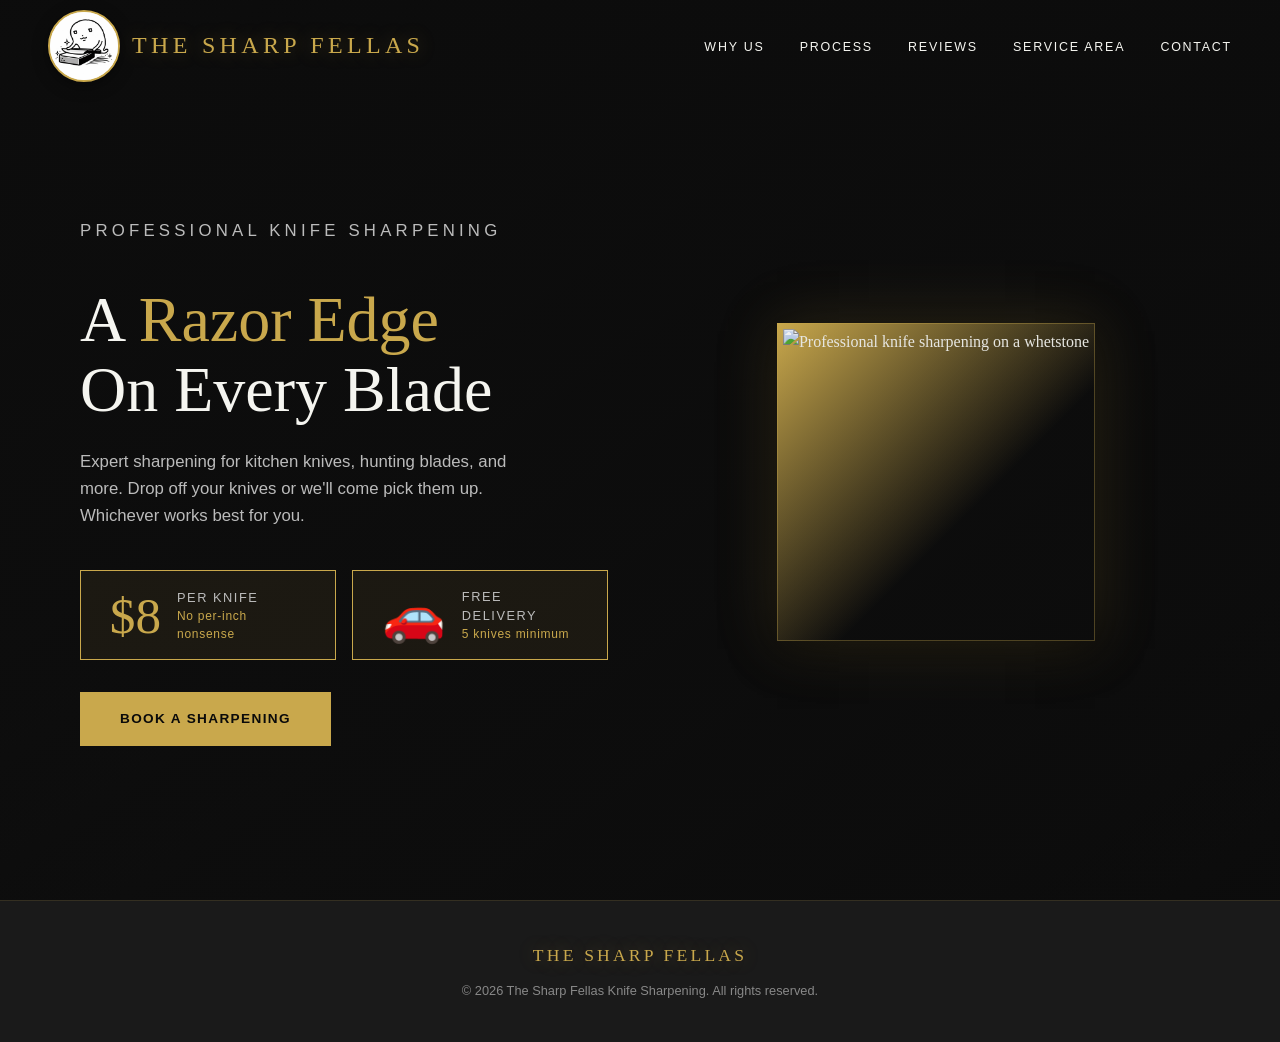
==== commit 34b92267: "Restructure into multi-page site with pages/ folder" ====
--- a/index.html
+++ b/index.html
@@ -9,28 +9,25 @@
   <link rel="icon" type="image/png" href="favicon.png.png" sizes="32x32" />
   <link rel="icon" type="image/png" href="favicon.png.png" sizes="16x16" />
   <link rel="apple-touch-icon" href="favicon.png.png" sizes="180x180" />
-  <link rel="preconnect" href="https://unpkg.com" />
-  <link rel="preconnect" href="https://c.basemaps.cartocdn.com" />
   <link rel="preconnect" href="https://media.giphy.com" />
   <link rel="stylesheet" href="styles.css" />
-  <link rel="stylesheet" href="https://unpkg.com/leaflet@1.9.4/dist/leaflet.css" />
-  <script src="https://unpkg.com/leaflet@1.9.4/dist/leaflet.js" defer></script>
 </head>
 <body>
 
   <!-- NAV -->
   <nav>
-    <a href="#" class="logo" style="text-decoration:none;">
+    <a href="index.html" class="logo" style="text-decoration:none;">
       <div class="logo-circle">
         <img src="nav_icon.png.png" alt="The Sharp Fellas" class="logo-img" />
       </div>
       <span>The Sharp Fellas</span>
     </a>
     <ul class="nav-links">
-      <li><a href="#process">Process</a></li>
-      <li><a href="#testimonials">Reviews</a></li>
-      <li><a href="#service-area">Service Area</a></li>
-      <li><a href="#contact">Contact</a></li>
+      <li><a href="pages/about.html">Why Us</a></li>
+      <li><a href="pages/process.html">Process</a></li>
+      <li><a href="pages/testimonials.html">Reviews</a></li>
+      <li><a href="pages/service-area.html">Service Area</a></li>
+      <li><a href="pages/contact.html">Contact</a></li>
     </ul>
   </nav>
 
@@ -52,7 +49,7 @@
         </div>
       </div>
       <div class="hero-btns">
-        <a href="#contact" class="btn">Book a Sharpening</a>
+        <a href="pages/contact.html" class="btn">Book a Sharpening</a>
       </div>
     </div>
     <div class="hero-visual">
@@ -61,143 +58,8 @@
       </div>
     </div>
   </section>
+  </main>
 
-  <!-- WHY US -->
-  <section class="features" id="about">
-    <p class="section-label reveal">Why Choose Us</p>
-    <h2 class="section-title reveal">The Sharpest Standard</h2>
-    <div class="divider"></div>
-    <p class="section-sub reveal">We treat every blade like a fine instrument. Because that's exactly what it is.</p>
-    <div class="features-grid">
-      <div class="feature-card reveal reveal-delay-1">
-        <div class="feature-icon">⚙️</div>
-        <h3>Precision Technique</h3>
-        <p>Hand-sharpened on Japanese water stones with exact angle control for your specific blade geometry.</p>
-      </div>
-      <div class="feature-card reveal reveal-delay-2">
-        <div class="feature-icon">💲</div>
-        <h3>Flat Rate, Any Size</h3>
-        <p>Most sharpeners charge per inch, making pricing confusing and unpredictable. We charge $8 per knife, period. Paring knife or cleaver, the price never changes.</p>
-      </div>
-      <div class="feature-card reveal reveal-delay-3">
-        <div class="feature-icon">⚡</div>
-        <h3>Fast Turnaround</h3>
-        <p>Most knives ready same day or next day. Rush service available for professional kitchens.</p>
-      </div>
-      <div class="feature-card reveal reveal-delay-4">
-        <div class="feature-icon">🛡️</div>
-        <h3>Satisfaction Guaranteed</h3>
-        <p>Not happy with the edge? We'll re-sharpen it free of charge. No questions asked.</p>
-      </div>
-    </div>
-  </section>
-
-
-  <!-- PROCESS -->
-  <section class="process" id="process">
-    <p class="section-label reveal">How It Works</p>
-    <h2 class="section-title reveal">Simple Process, Perfect Results</h2>
-    <div class="divider"></div>
-    <p class="section-sub reveal">Getting your knives sharpened has never been easier.</p>
-    <div class="steps">
-      <div class="step reveal reveal-delay-1">
-        <div class="step-num">01</div>
-        <h3>Drop Off or We Pick Up</h3>
-        <p>Bring your knives to us, or we'll come to your location. Whatever is most convenient for you.</p>
-      </div>
-      <div class="step reveal reveal-delay-2">
-        <div class="step-num">02</div>
-        <h3>Inspection</h3>
-        <p>We assess each blade, identify damage, and select the right sharpening approach.</p>
-      </div>
-      <div class="step reveal reveal-delay-3">
-        <div class="step-num">03</div>
-        <h3>Sharpening</h3>
-        <p>Hand-sharpened on premium whetstones. Each blade finished and honed to a razor edge.</p>
-      </div>
-      <div class="step reveal reveal-delay-4">
-        <div class="step-num">04</div>
-        <h3>Return</h3>
-        <p>Pick up your knives from us or we'll drop them back off at your door. Razor sharp and ready to use.</p>
-      </div>
-    </div>
-  </section>
-
-  <!-- TESTIMONIALS -->
-  <section class="testimonials" id="testimonials">
-    <p class="section-label reveal">Reviews</p>
-    <h2 class="section-title reveal">What Customers Say</h2>
-    <div class="divider"></div>
-    <p class="section-sub reveal">From home cooks to professional chefs. Everyone deserves a sharp knife.</p>
-    <div class="testimonials-grid">
-      <div class="testimonial reveal from-left reveal-delay-1">
-        <div class="stars">★★★★★</div>
-        <p>My chef's knives have never been sharper. I've tried electric sharpeners and they're nothing compared to this. Worth every penny.</p>
-        <div class="author">Marcus T.</div>
-        <div class="role">Home Chef</div>
-      </div>
-      <div class="testimonial reveal reveal-delay-2">
-        <div class="stars">★★★★★</div>
-        <p>We use The Sharp Fellas for our entire restaurant kitchen. Quick turnaround, consistent results. Our line cooks notice the difference immediately.</p>
-        <div class="author">Sarah K.</div>
-        <div class="role">Executive Chef, The Granary</div>
-      </div>
-      <div class="testimonial reveal from-right reveal-delay-3">
-        <div class="stars">★★★★★</div>
-        <p>Brought in a hunting knife that was practically a butter knife. Got it back sharper than the day I bought it. Incredible work.</p>
-        <div class="author">Dave R.</div>
-        <div class="role">Outdoorsman</div>
-      </div>
-    </div>
-  </section>
-
-  <!-- SERVICE AREA MAP -->
-  <section class="service-area" id="service-area">
-    <p class="section-label reveal">Service Area</p>
-    <h2 class="section-title reveal">We Come To You</h2>
-    <div class="divider"></div>
-    <p class="section-sub reveal">Based in East Brunswick, NJ. Serving customers within a 10-mile radius.</p>
-    <div class="map-wrapper reveal">
-      <div id="service-map"></div>
-      <div class="map-legend">
-        <div class="legend-item">
-          <span class="legend-marker"></span>
-          <span>East Brunswick, NJ</span>
-        </div>
-        <div class="legend-item">
-          <span class="legend-circle"></span>
-          <span>10-Mile Service Radius</span>
-        </div>
-      </div>
-    </div>
-  </section>
-
-  <!-- CONTACT -->
-  <section class="contact" id="contact">
-    <p class="section-label reveal">Get in Touch</p>
-    <h2 class="section-title reveal">Book a Sharpening</h2>
-    <div class="divider"></div>
-    <p class="section-sub reveal">Drop a message and we'll get back to you within a few hours.</p>
-    <div class="contact-wrap">
-      <div class="contact-info reveal from-left">
-        <h3>Find Us</h3>
-        <p>📍 <span><strong>1403 Commons Dr</strong><br>East Brunswick, NJ 08816</span></p>
-        <p>📞 <span><strong>732-354-9388</strong></span></p>
-        <p>✉️ <span><strong>thesharpfellas@gmail.com</strong></span></p>
-        <p>🕐 <span><strong>Mon–Sun:</strong> 9am – 6pm</span></p>
-      </div>
-      <form name="contact" method="POST" data-netlify="true" class="reveal from-right reveal-delay-1">
-        <input type="hidden" name="form-name" value="contact" />
-        <input type="text" name="name" placeholder="Your Name" required />
-        <input type="email" name="email" placeholder="Email Address" required />
-        <input type="tel" name="phone" placeholder="Phone Number" />
-        <textarea name="message" placeholder="Tell us about your knives: how many, what type, any damage?"></textarea>
-        <button type="submit" class="btn">Send Message</button>
-      </form>
-    </div>
-  </section>
-
-  </main>
   <!-- FOOTER -->
   <footer>
     <span class="logo">The Sharp Fellas</span>
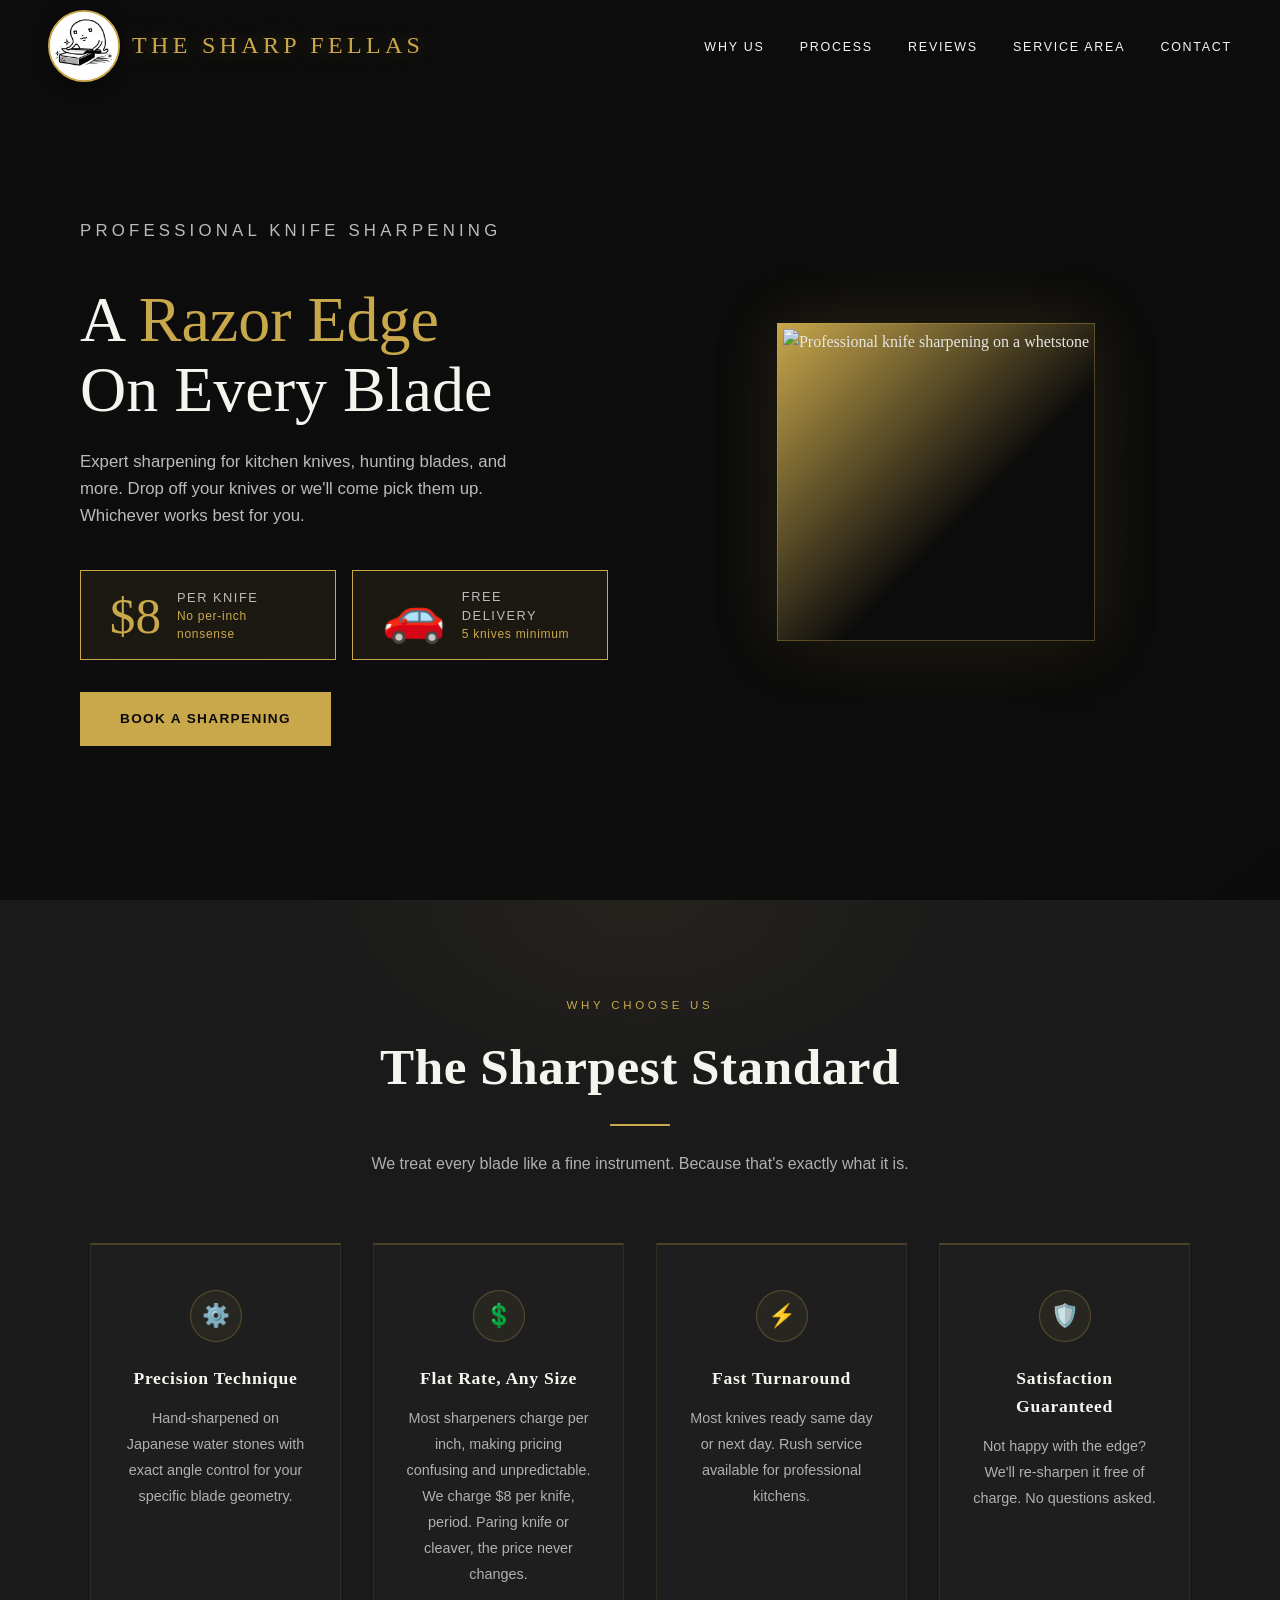
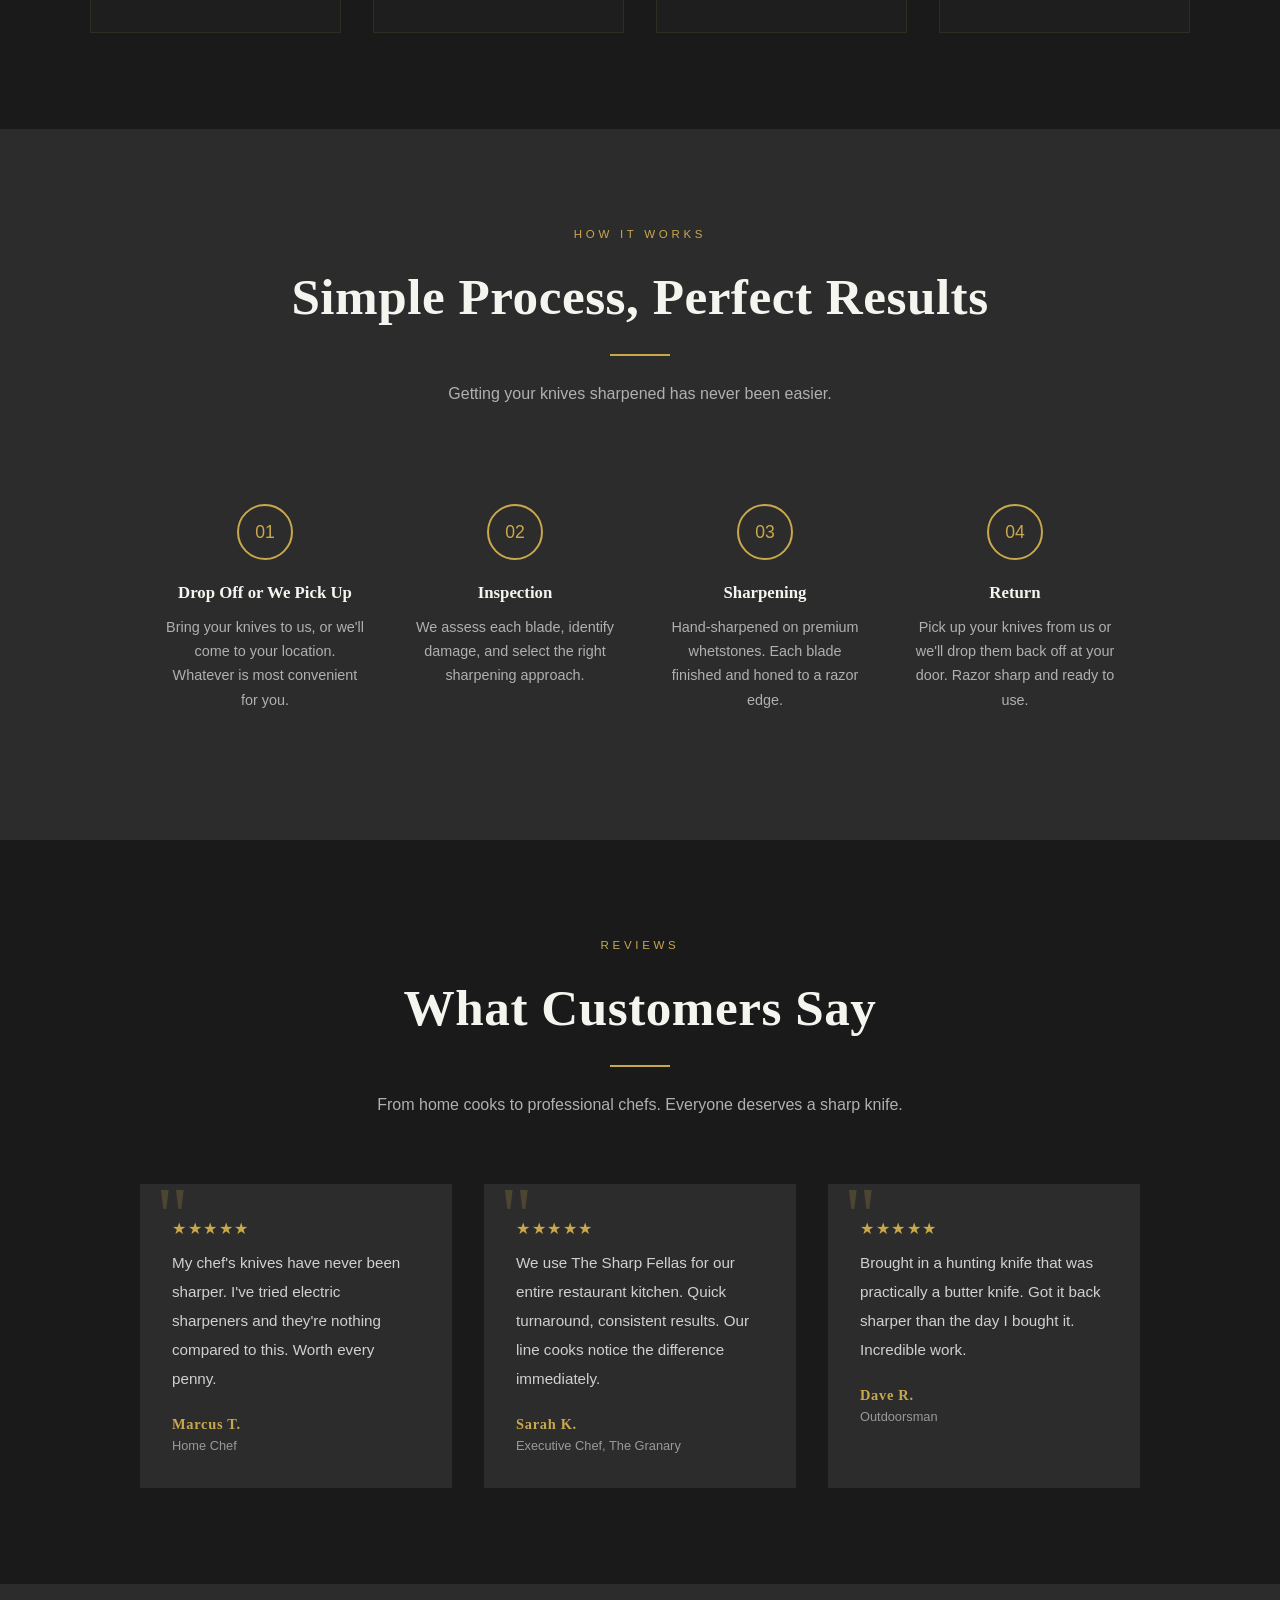
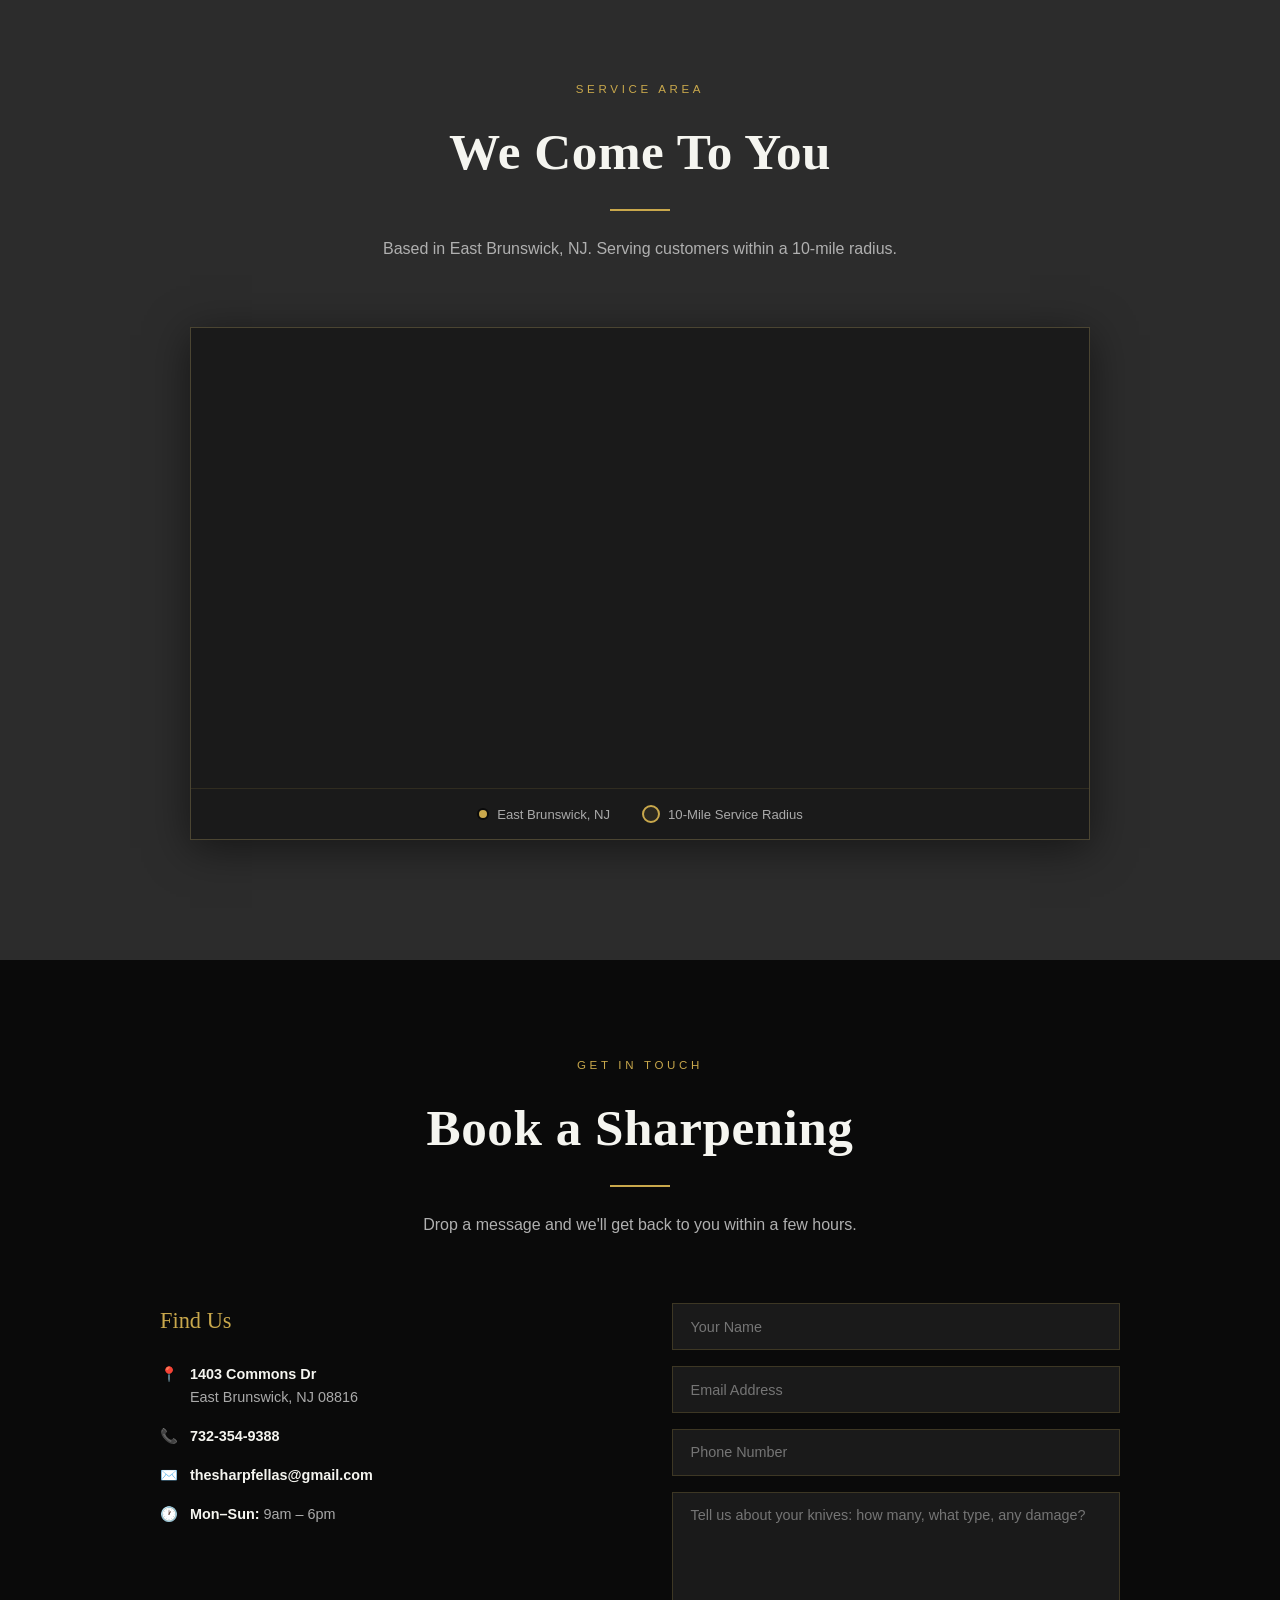
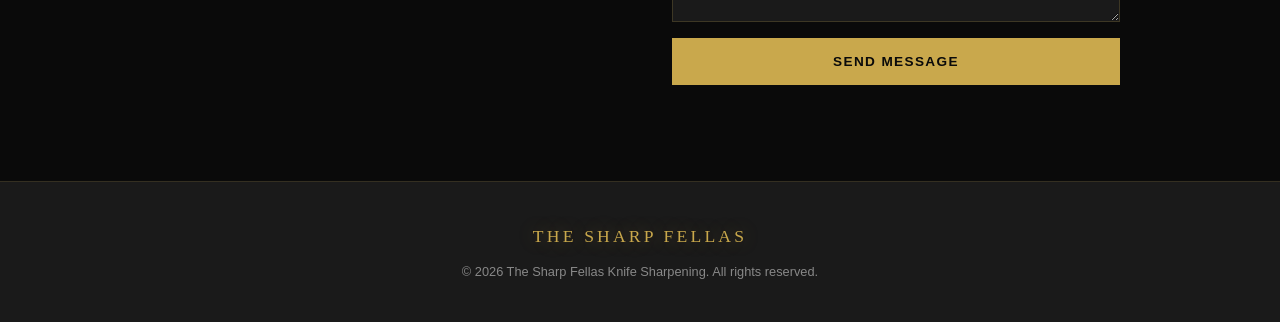
==== commit 553b5488: "Reorganize into single-page with assets/ folder structure, fix map defer order" ====
--- a/index.html
+++ b/index.html
@@ -5,33 +5,38 @@
   <meta name="viewport" content="width=device-width, initial-scale=1.0" />
   <title>The Sharp Fellas | Professional Knife Sharpening</title>
   <meta name="description" content="Professional knife sharpening in East Brunswick, NJ. $8 flat per knife, any size. Drop off or we pick up. Serving within 10 miles. Call 732-354-9388." />
-  <link rel="icon" type="image/png" href="favicon.png.png" sizes="64x64" />
-  <link rel="icon" type="image/png" href="favicon.png.png" sizes="32x32" />
-  <link rel="icon" type="image/png" href="favicon.png.png" sizes="16x16" />
-  <link rel="apple-touch-icon" href="favicon.png.png" sizes="180x180" />
+  <link rel="icon" type="image/png" href="assets/img/favicon.png.png" sizes="64x64" />
+  <link rel="icon" type="image/png" href="assets/img/favicon.png.png" sizes="32x32" />
+  <link rel="icon" type="image/png" href="assets/img/favicon.png.png" sizes="16x16" />
+  <link rel="apple-touch-icon" href="assets/img/favicon.png.png" sizes="180x180" />
+  <link rel="preconnect" href="https://unpkg.com" />
+  <link rel="preconnect" href="https://c.basemaps.cartocdn.com" />
   <link rel="preconnect" href="https://media.giphy.com" />
-  <link rel="stylesheet" href="styles.css" />
+  <link rel="stylesheet" href="assets/styles.css" />
+  <link rel="stylesheet" href="https://unpkg.com/leaflet@1.9.4/dist/leaflet.css" />
+  <script src="https://unpkg.com/leaflet@1.9.4/dist/leaflet.js" defer></script>
 </head>
 <body>
 
   <!-- NAV -->
   <nav>
-    <a href="index.html" class="logo" style="text-decoration:none;">
+    <a href="#" class="logo" style="text-decoration:none;">
       <div class="logo-circle">
-        <img src="nav_icon.png.png" alt="The Sharp Fellas" class="logo-img" />
+        <img src="assets/img/nav_icon.png.png" alt="The Sharp Fellas" class="logo-img" />
       </div>
       <span>The Sharp Fellas</span>
     </a>
     <ul class="nav-links">
-      <li><a href="pages/about.html">Why Us</a></li>
-      <li><a href="pages/process.html">Process</a></li>
-      <li><a href="pages/testimonials.html">Reviews</a></li>
-      <li><a href="pages/service-area.html">Service Area</a></li>
-      <li><a href="pages/contact.html">Contact</a></li>
+      <li><a href="#about">Why Us</a></li>
+      <li><a href="#process">Process</a></li>
+      <li><a href="#testimonials">Reviews</a></li>
+      <li><a href="#service-area">Service Area</a></li>
+      <li><a href="#contact">Contact</a></li>
     </ul>
   </nav>
 
   <main>
+
   <!-- HERO -->
   <section class="hero">
     <div class="hero-content">
@@ -49,7 +54,7 @@
         </div>
       </div>
       <div class="hero-btns">
-        <a href="pages/contact.html" class="btn">Book a Sharpening</a>
+        <a href="#contact" class="btn">Book a Sharpening</a>
       </div>
     </div>
     <div class="hero-visual">
@@ -58,6 +63,141 @@
       </div>
     </div>
   </section>
+
+  <!-- WHY US -->
+  <section class="features" id="about">
+    <p class="section-label reveal">Why Choose Us</p>
+    <h2 class="section-title reveal">The Sharpest Standard</h2>
+    <div class="divider"></div>
+    <p class="section-sub reveal">We treat every blade like a fine instrument. Because that's exactly what it is.</p>
+    <div class="features-grid">
+      <div class="feature-card reveal reveal-delay-1">
+        <div class="feature-icon">⚙️</div>
+        <h3>Precision Technique</h3>
+        <p>Hand-sharpened on Japanese water stones with exact angle control for your specific blade geometry.</p>
+      </div>
+      <div class="feature-card reveal reveal-delay-2">
+        <div class="feature-icon">💲</div>
+        <h3>Flat Rate, Any Size</h3>
+        <p>Most sharpeners charge per inch, making pricing confusing and unpredictable. We charge $8 per knife, period. Paring knife or cleaver, the price never changes.</p>
+      </div>
+      <div class="feature-card reveal reveal-delay-3">
+        <div class="feature-icon">⚡</div>
+        <h3>Fast Turnaround</h3>
+        <p>Most knives ready same day or next day. Rush service available for professional kitchens.</p>
+      </div>
+      <div class="feature-card reveal reveal-delay-4">
+        <div class="feature-icon">🛡️</div>
+        <h3>Satisfaction Guaranteed</h3>
+        <p>Not happy with the edge? We'll re-sharpen it free of charge. No questions asked.</p>
+      </div>
+    </div>
+  </section>
+
+  <!-- PROCESS -->
+  <section class="process" id="process">
+    <p class="section-label reveal">How It Works</p>
+    <h2 class="section-title reveal">Simple Process, Perfect Results</h2>
+    <div class="divider"></div>
+    <p class="section-sub reveal">Getting your knives sharpened has never been easier.</p>
+    <div class="steps">
+      <div class="step reveal reveal-delay-1">
+        <div class="step-num">01</div>
+        <h3>Drop Off or We Pick Up</h3>
+        <p>Bring your knives to us, or we'll come to your location. Whatever is most convenient for you.</p>
+      </div>
+      <div class="step reveal reveal-delay-2">
+        <div class="step-num">02</div>
+        <h3>Inspection</h3>
+        <p>We assess each blade, identify damage, and select the right sharpening approach.</p>
+      </div>
+      <div class="step reveal reveal-delay-3">
+        <div class="step-num">03</div>
+        <h3>Sharpening</h3>
+        <p>Hand-sharpened on premium whetstones. Each blade finished and honed to a razor edge.</p>
+      </div>
+      <div class="step reveal reveal-delay-4">
+        <div class="step-num">04</div>
+        <h3>Return</h3>
+        <p>Pick up your knives from us or we'll drop them back off at your door. Razor sharp and ready to use.</p>
+      </div>
+    </div>
+  </section>
+
+  <!-- TESTIMONIALS -->
+  <section class="testimonials" id="testimonials">
+    <p class="section-label reveal">Reviews</p>
+    <h2 class="section-title reveal">What Customers Say</h2>
+    <div class="divider"></div>
+    <p class="section-sub reveal">From home cooks to professional chefs. Everyone deserves a sharp knife.</p>
+    <div class="testimonials-grid">
+      <div class="testimonial reveal from-left reveal-delay-1">
+        <div class="stars">★★★★★</div>
+        <p>My chef's knives have never been sharper. I've tried electric sharpeners and they're nothing compared to this. Worth every penny.</p>
+        <div class="author">Marcus T.</div>
+        <div class="role">Home Chef</div>
+      </div>
+      <div class="testimonial reveal reveal-delay-2">
+        <div class="stars">★★★★★</div>
+        <p>We use The Sharp Fellas for our entire restaurant kitchen. Quick turnaround, consistent results. Our line cooks notice the difference immediately.</p>
+        <div class="author">Sarah K.</div>
+        <div class="role">Executive Chef, The Granary</div>
+      </div>
+      <div class="testimonial reveal from-right reveal-delay-3">
+        <div class="stars">★★★★★</div>
+        <p>Brought in a hunting knife that was practically a butter knife. Got it back sharper than the day I bought it. Incredible work.</p>
+        <div class="author">Dave R.</div>
+        <div class="role">Outdoorsman</div>
+      </div>
+    </div>
+  </section>
+
+  <!-- SERVICE AREA MAP -->
+  <section class="service-area" id="service-area">
+    <p class="section-label reveal">Service Area</p>
+    <h2 class="section-title reveal">We Come To You</h2>
+    <div class="divider"></div>
+    <p class="section-sub reveal">Based in East Brunswick, NJ. Serving customers within a 10-mile radius.</p>
+    <div class="map-wrapper reveal">
+      <div id="service-map"></div>
+      <div class="map-legend">
+        <div class="legend-item">
+          <span class="legend-marker"></span>
+          <span>East Brunswick, NJ</span>
+        </div>
+        <div class="legend-item">
+          <span class="legend-circle"></span>
+          <span>10-Mile Service Radius</span>
+        </div>
+      </div>
+    </div>
+  </section>
+
+  <!-- CONTACT -->
+  <section class="contact" id="contact">
+    <p class="section-label reveal">Get in Touch</p>
+    <h2 class="section-title reveal">Book a Sharpening</h2>
+    <div class="divider"></div>
+    <p class="section-sub reveal">Drop a message and we'll get back to you within a few hours.</p>
+    <div class="contact-wrap">
+      <div class="contact-info reveal from-left">
+        <h3>Find Us</h3>
+        <p>📍 <span><strong>1403 Commons Dr</strong><br>East Brunswick, NJ 08816</span></p>
+        <p>📞 <span><strong>732-354-9388</strong></span></p>
+        <p>✉️ <span><strong>thesharpfellas@gmail.com</strong></span></p>
+        <p>🕐 <span><strong>Mon–Sun:</strong> 9am – 6pm</span></p>
+      </div>
+      <form name="contact" method="POST" data-netlify="true" class="reveal from-right reveal-delay-1">
+        <input type="hidden" name="form-name" value="contact" />
+        <input type="text" name="name" placeholder="Your Name" required />
+        <input type="email" name="email" placeholder="Email Address" required />
+        <input type="tel" name="phone" placeholder="Phone Number" />
+        <textarea name="message" placeholder="Tell us about your knives: how many, what type, any damage?"></textarea>
+        <button type="submit" class="btn">Send Message</button>
+      </form>
+    </div>
+  </section>
+
   </main>
 
   <!-- FOOTER -->
@@ -66,7 +206,7 @@
     <p>© 2026 The Sharp Fellas Knife Sharpening. All rights reserved.</p>
   </footer>
 
-  <script src="script.js"></script>
+  <script src="assets/script.js" defer></script>
 
 </body>
 </html>
--- a/assets/styles.css
+++ b/assets/styles.css
@@ -0,0 +1,659 @@
+*, *::before, *::after { box-sizing: border-box; margin: 0; padding: 0; }
+
+:root {
+  --black: #0a0a0a;
+  --charcoal: #1a1a1a;
+  --steel: #2c2c2c;
+  --gold: #c9a84c;
+  --gold-light: #e8c97a;
+  --white: #f5f5f0;
+  --gray: #888;
+}
+
+html { scroll-behavior: smooth; }
+
+body {
+  font-family: 'Georgia', serif;
+  background: var(--black);
+  color: var(--white);
+  line-height: 1.6;
+}
+
+/* NAV */
+nav {
+  position: fixed;
+  top: 0; left: 0; right: 0;
+  z-index: 100;
+  display: flex;
+  justify-content: space-between;
+  align-items: center;
+  padding: 0.6rem 3rem;
+  background: rgba(10,10,10,0.0);
+  backdrop-filter: blur(0px);
+  border-bottom: 1px solid transparent;
+  transition: background 0.4s ease, backdrop-filter 0.4s ease, border-color 0.4s ease;
+}
+
+nav.scrolled {
+  background: rgba(10,10,10,0.96);
+  backdrop-filter: blur(12px);
+  border-bottom: 1px solid rgba(201,168,76,0.25);
+}
+
+.logo {
+  display: flex;
+  align-items: center;
+  gap: 0.75rem;
+  font-size: 1.5rem;
+  letter-spacing: 0.18em;
+  color: var(--gold);
+  text-transform: uppercase;
+  text-shadow: 0 0 18px rgba(201,168,76,0.35);
+  transition: text-shadow 0.3s;
+}
+.logo:hover { text-shadow: 0 0 28px rgba(201,168,76,0.6); }
+
+.logo-circle {
+  width: 72px;
+  height: 72px;
+  border-radius: 50%;
+  background: var(--white);
+  border: 2px solid var(--gold);
+  box-shadow: 0 4px 16px rgba(0,0,0,0.4);
+  display: flex;
+  align-items: center;
+  justify-content: center;
+  overflow: hidden;
+  flex-shrink: 0;
+  transition: box-shadow 0.3s, transform 0.3s;
+}
+.logo:hover .logo-circle {
+  box-shadow: 0 6px 24px rgba(0,0,0,0.5), 0 0 0 2px var(--gold);
+  transform: translateY(-2px);
+}
+
+.logo-img {
+  width: 120px;
+  height: 120px;
+  object-fit: contain;
+}
+
+.nav-links { display: flex; gap: 2.2rem; list-style: none; }
+.nav-links a {
+  position: relative;
+  color: var(--white);
+  text-decoration: none;
+  font-family: 'Arial', sans-serif;
+  font-size: 0.78rem;
+  letter-spacing: 0.14em;
+  text-transform: uppercase;
+  padding-bottom: 4px;
+  transition: color 0.2s;
+}
+.nav-links a::after {
+  content: '';
+  position: absolute;
+  bottom: 0; left: 0;
+  width: 0; height: 1.5px;
+  background: var(--gold);
+  transition: width 0.3s ease;
+}
+.nav-links a:hover { color: var(--gold); }
+.nav-links a:hover::after { width: 100%; }
+
+/* HERO */
+.hero {
+  min-height: 100vh;
+  display: grid;
+  grid-template-columns: 1fr 1fr;
+  gap: 4rem;
+  align-items: center;
+  padding: 8rem 5rem 4rem;
+  position: relative;
+  background:
+    linear-gradient(160deg, rgba(10,10,10,0.92) 0%, rgba(10,10,10,0.75) 100%),
+    url("data:image/svg+xml,%3Csvg xmlns='http://www.w3.org/2000/svg' width='800' height='600'%3E%3Cdefs%3E%3ClinearGradient id='g' x1='0' y1='0' x2='1' y2='1'%3E%3Cstop offset='0' stop-color='%23222'/%3E%3Cstop offset='1' stop-color='%23111'/%3E%3C/linearGradient%3E%3C/defs%3E%3Crect fill='url(%23g)' width='800' height='600'/%3E%3C/svg%3E") center/cover;
+}
+
+.hero-content {
+  display: flex;
+  flex-direction: column;
+  align-items: flex-start;
+}
+
+.hero-visual {
+  display: flex;
+  justify-content: center;
+  align-items: center;
+}
+
+.hero-gif-frame {
+  position: relative;
+  padding: 6px;
+  background: linear-gradient(135deg, var(--gold), transparent 60%);
+  box-shadow: 0 0 60px rgba(201,168,76,0.18), 0 8px 40px rgba(0,0,0,0.6);
+}
+
+.hero-gif-frame::before {
+  content: '';
+  position: absolute;
+  inset: 0;
+  border: 1.5px solid rgba(201,168,76,0.35);
+  pointer-events: none;
+}
+
+.hero-gif {
+  display: block;
+  width: 100%;
+  max-width: 480px;
+  height: auto;
+  filter: brightness(0.92) contrast(1.05);
+}
+
+.hero-cards {
+  display: flex;
+  gap: 1rem;
+  flex-wrap: wrap;
+  margin-bottom: 2rem;
+}
+
+.hero-price {
+  display: inline-flex;
+  align-items: center;
+  gap: 1rem;
+  flex: 1;
+  background: rgba(201,168,76,0.08);
+  border: 1.5px solid var(--gold);
+  padding: 1rem 1.8rem;
+  font-family: 'Georgia', serif !important;
+  color: var(--white) !important;
+}
+.hero-price strong {
+  font-size: 3.2rem;
+  color: var(--gold);
+  font-weight: 400;
+  line-height: 1;
+}
+.hero-price span {
+  font-family: 'Arial', sans-serif;
+  font-size: 0.8rem;
+  color: #bbb !important;
+  letter-spacing: 0.12em;
+  text-transform: uppercase;
+  line-height: 1.5;
+}
+.hero-price span em {
+  display: block;
+  font-style: normal;
+  color: var(--gold) !important;
+  letter-spacing: 0.06em;
+  font-size: 0.75rem;
+  text-transform: none;
+}
+
+.hero-btns { display: flex; gap: 1rem; flex-wrap: wrap; }
+
+.hero-tag {
+  font-family: 'Arial', sans-serif;
+  font-size: 0.75rem;
+  letter-spacing: 0.25em;
+  text-transform: uppercase;
+  color: var(--gold);
+  margin-bottom: 1.5rem;
+}
+
+.hero h1 {
+  font-size: clamp(2.4rem, 5vw, 5rem);
+  font-weight: 400;
+  line-height: 1.1;
+  max-width: 600px;
+  margin-bottom: 1.5rem;
+}
+
+.hero h1 span { color: var(--gold); }
+
+.hero p {
+  font-family: 'Arial', sans-serif;
+  font-size: 1.05rem;
+  color: #bbb;
+  max-width: 460px;
+  margin-bottom: 2.5rem;
+}
+
+@media (max-width: 900px) {
+  .hero {
+    grid-template-columns: 1fr;
+    text-align: center;
+    padding: 7rem 2rem 4rem;
+    gap: 3rem;
+  }
+  .hero-content { align-items: center; }
+  .hero-btns { justify-content: center; }
+  .hero-gif { max-width: 360px; }
+}
+
+.btn {
+  display: inline-block;
+  padding: 1rem 2.5rem;
+  background: var(--gold);
+  color: var(--black);
+  text-decoration: none;
+  font-family: 'Arial', sans-serif;
+  font-size: 0.85rem;
+  font-weight: 700;
+  letter-spacing: 0.1em;
+  text-transform: uppercase;
+  transition: background 0.2s, transform 0.15s;
+}
+.btn:hover { background: var(--gold-light); transform: translateY(-2px); }
+
+.btn-outline {
+  background: transparent;
+  border: 1.5px solid var(--gold);
+  color: var(--gold);
+}
+.btn-outline:hover { background: var(--gold); color: var(--black); }
+
+/* DIVIDER */
+.divider {
+  width: 60px;
+  height: 2px;
+  background: var(--gold);
+  margin: 0 auto 1.5rem;
+}
+
+/* SECTION BASE */
+section { padding: 6rem 2rem; }
+.section-label {
+  font-family: 'Arial', sans-serif;
+  font-size: 0.72rem;
+  letter-spacing: 0.32em;
+  text-transform: uppercase;
+  color: var(--gold);
+  text-align: center;
+  margin-bottom: 0.75rem;
+}
+.section-title {
+  font-size: clamp(2rem, 4vw, 3.2rem);
+  font-weight: 600;
+  text-align: center;
+  margin-bottom: 1rem;
+  color: var(--white);
+  letter-spacing: 0.01em;
+}
+.section-sub {
+  font-family: 'Arial', sans-serif;
+  color: #b0b0b0;
+  text-align: center;
+  max-width: 540px;
+  margin: 0 auto 4rem;
+  font-size: 1rem;
+  line-height: 1.8;
+}
+
+/* WHY US */
+.features {
+  background: var(--charcoal);
+  position: relative;
+  overflow: hidden;
+}
+.features::before {
+  content: '';
+  position: absolute;
+  top: -200px; left: 50%;
+  transform: translateX(-50%);
+  width: 700px; height: 400px;
+  background: radial-gradient(ellipse, rgba(201,168,76,0.06) 0%, transparent 70%);
+  pointer-events: none;
+}
+.features-grid {
+  display: grid;
+  grid-template-columns: repeat(auto-fit, minmax(220px, 1fr));
+  gap: 2rem;
+  max-width: 1100px;
+  margin: 0 auto;
+}
+.feature-card {
+  text-align: center;
+  padding: 2.8rem 1.8rem;
+  background: rgba(255,255,255,0.02);
+  border: 1px solid rgba(201,168,76,0.1);
+  border-top: 2px solid rgba(201,168,76,0.25);
+  position: relative;
+  overflow: hidden;
+  transition: border-color 0.3s, transform 0.3s, background 0.3s;
+}
+.feature-card::before {
+  content: '';
+  position: absolute;
+  top: 0; left: -100%;
+  width: 100%; height: 100%;
+  background: linear-gradient(90deg, transparent, rgba(201,168,76,0.04), transparent);
+  transition: left 0.5s ease;
+}
+.feature-card:hover::before { left: 100%; }
+.feature-card:hover {
+  border-color: rgba(201,168,76,0.5);
+  border-top-color: var(--gold);
+  transform: translateY(-6px);
+  background: rgba(201,168,76,0.04);
+}
+.feature-icon {
+  width: 52px; height: 52px;
+  border: 1px solid rgba(201,168,76,0.3);
+  border-radius: 50%;
+  display: flex;
+  align-items: center;
+  justify-content: center;
+  margin: 0 auto 1.4rem;
+  font-size: 1.4rem;
+  background: rgba(201,168,76,0.06);
+  transition: background 0.3s, border-color 0.3s;
+}
+.feature-card:hover .feature-icon {
+  background: rgba(201,168,76,0.12);
+  border-color: var(--gold);
+}
+.feature-card h3 {
+  font-size: 1.1rem;
+  font-weight: 600;
+  margin-bottom: 0.85rem;
+  color: var(--white);
+  letter-spacing: 0.04em;
+}
+.feature-card p {
+  font-family: 'Arial', sans-serif;
+  font-size: 0.9rem;
+  color: #b0b0b0;
+  line-height: 1.8;
+}
+
+/* SERVICES */
+.services { background: var(--black); }
+.services-grid {
+  display: grid;
+  grid-template-columns: repeat(auto-fit, minmax(280px, 1fr));
+  gap: 2rem;
+  max-width: 1100px;
+  margin: 0 auto;
+}
+.services-grid--single {
+  max-width: 380px;
+}
+
+.service-card {
+  background: var(--charcoal);
+  padding: 2.5rem 2rem;
+  position: relative;
+  overflow: hidden;
+  transition: transform 0.2s;
+}
+.service-card::before {
+  content: '';
+  position: absolute;
+  top: 0; left: 0;
+  width: 3px;
+  height: 100%;
+  background: var(--gold);
+}
+.service-card:hover { transform: translateY(-4px); }
+.service-card .price {
+  font-size: 2rem;
+  color: var(--gold);
+  font-weight: 400;
+}
+.service-card .price span {
+  font-family: 'Arial', sans-serif;
+  font-size: 0.85rem;
+  color: var(--gray);
+}
+.service-card h3 {
+  font-size: 1.25rem;
+  font-weight: 400;
+  margin: 0.5rem 0 1rem;
+}
+.service-card ul {
+  list-style: none;
+  font-family: 'Arial', sans-serif;
+  font-size: 0.88rem;
+  color: #aaa;
+}
+.service-card ul li {
+  padding: 0.35rem 0;
+  border-bottom: 1px solid rgba(255,255,255,0.05);
+  display: flex;
+  align-items: center;
+  gap: 0.5rem;
+}
+
+/* PROCESS */
+.process { background: var(--steel); }
+.steps {
+  display: flex;
+  flex-wrap: wrap;
+  justify-content: center;
+  gap: 0;
+  max-width: 1000px;
+  margin: 0 auto;
+  position: relative;
+}
+.step {
+  flex: 1 1 200px;
+  text-align: center;
+  padding: 2rem 1.5rem;
+  position: relative;
+}
+.step-num {
+  width: 56px;
+  height: 56px;
+  border: 2px solid var(--gold);
+  border-radius: 50%;
+  display: flex;
+  align-items: center;
+  justify-content: center;
+  margin: 0 auto 1.2rem;
+  font-family: 'Arial', sans-serif;
+  font-size: 1.1rem;
+  color: var(--gold);
+}
+.step h3 { font-size: 1.05rem; font-weight: 600; margin-bottom: 0.5rem; color: var(--white); }
+.step p { font-family: 'Arial', sans-serif; font-size: 0.9rem; color: #b0b0b0; line-height: 1.7; }
+
+/* TESTIMONIALS */
+.testimonials { background: var(--charcoal); }
+.testimonials-grid {
+  display: grid;
+  grid-template-columns: repeat(auto-fit, minmax(280px, 1fr));
+  gap: 2rem;
+  max-width: 1000px;
+  margin: 0 auto;
+}
+.testimonial {
+  background: var(--steel);
+  padding: 2rem;
+  position: relative;
+}
+.testimonial::before {
+  content: '"';
+  font-size: 5rem;
+  color: var(--gold);
+  opacity: 0.2;
+  position: absolute;
+  top: -0.5rem; left: 1rem;
+  line-height: 1;
+  font-family: Georgia, serif;
+}
+.testimonial p {
+  font-family: 'Arial', sans-serif;
+  font-size: 0.95rem;
+  color: #d0d0d0;
+  line-height: 1.9;
+  margin-bottom: 1.2rem;
+  position: relative;
+  z-index: 1;
+}
+.testimonial .author {
+  font-size: 0.9rem;
+  font-weight: 600;
+  color: var(--gold);
+  letter-spacing: 0.05em;
+}
+.testimonial .role {
+  font-family: 'Arial', sans-serif;
+  font-size: 0.8rem;
+  color: #999;
+}
+.stars { color: var(--gold); letter-spacing: 0.1em; margin-bottom: 0.5rem; }
+
+/* SERVICE AREA MAP */
+.service-area { background: var(--steel); }
+
+.map-wrapper {
+  max-width: 900px;
+  margin: 0 auto 1.5rem;
+  border: 1px solid rgba(201,168,76,0.2);
+  overflow: hidden;
+  box-shadow: 0 8px 40px rgba(0,0,0,0.5);
+}
+
+#service-map {
+  width: 100%;
+  height: 460px;
+  background: var(--charcoal);
+}
+
+.map-legend {
+  display: flex;
+  gap: 2rem;
+  justify-content: center;
+  align-items: center;
+  background: var(--charcoal);
+  padding: 0.9rem 1.5rem;
+  border-top: 1px solid rgba(201,168,76,0.12);
+  font-family: 'Arial', sans-serif;
+  font-size: 0.82rem;
+  color: #aaa;
+}
+
+.legend-item {
+  display: flex;
+  align-items: center;
+  gap: 0.5rem;
+}
+
+.legend-marker {
+  width: 12px;
+  height: 12px;
+  border-radius: 50%;
+  background: var(--gold);
+  border: 2px solid var(--black);
+  flex-shrink: 0;
+}
+
+.legend-circle {
+  width: 18px;
+  height: 18px;
+  border-radius: 50%;
+  border: 2px solid var(--gold);
+  background: rgba(201,168,76,0.1);
+  flex-shrink: 0;
+}
+
+
+/* CONTACT */
+.contact { background: var(--black); }
+.contact-wrap {
+  display: grid;
+  grid-template-columns: 1fr 1fr;
+  gap: 4rem;
+  max-width: 960px;
+  margin: 0 auto;
+}
+@media (max-width: 700px) { .contact-wrap { grid-template-columns: 1fr; } }
+
+.contact-info h3 {
+  font-size: 1.4rem;
+  font-weight: 400;
+  color: var(--gold);
+  margin-bottom: 1.5rem;
+}
+.contact-info p {
+  font-family: 'Arial', sans-serif;
+  font-size: 0.9rem;
+  color: #aaa;
+  margin-bottom: 1rem;
+  display: flex;
+  align-items: flex-start;
+  gap: 0.75rem;
+}
+.contact-info p strong { color: var(--white); }
+
+form { display: flex; flex-direction: column; gap: 1rem; }
+form input, form textarea, form select {
+  background: var(--charcoal);
+  border: 1px solid rgba(201,168,76,0.2);
+  color: var(--white);
+  padding: 0.9rem 1.1rem;
+  font-family: 'Arial', sans-serif;
+  font-size: 0.9rem;
+  outline: none;
+  transition: border-color 0.2s;
+  width: 100%;
+}
+form input:focus, form textarea:focus, form select:focus {
+  border-color: var(--gold);
+}
+form textarea { resize: vertical; min-height: 130px; }
+form select option { background: var(--charcoal); }
+form .btn { border: none; cursor: pointer; width: 100%; justify-content: center; }
+
+/* FOOTER */
+footer {
+  background: var(--charcoal);
+  border-top: 1px solid rgba(201,168,76,0.15);
+  text-align: center;
+  padding: 2.5rem 1rem;
+}
+footer .logo { font-size: 1.1rem; margin-bottom: 0.75rem; display: block; }
+footer p {
+  font-family: 'Arial', sans-serif;
+  font-size: 0.8rem;
+  color: var(--gray);
+}
+
+/* RESPONSIVE NAV */
+@media (max-width: 640px) {
+  .nav-links { display: none; }
+  .hero h1 { font-size: 2.4rem; }
+  nav { gap: 0; }
+}
+
+/* SCROLL ANIMATIONS */
+.reveal {
+  opacity: 0;
+  transform: translateY(40px);
+  transition: opacity 0.7s ease, transform 0.7s ease;
+}
+.reveal.from-left {
+  transform: translateX(-50px);
+}
+.reveal.from-right {
+  transform: translateX(50px);
+}
+.reveal.visible {
+  opacity: 1;
+  transform: translate(0, 0);
+}
+.reveal-delay-1 { transition-delay: 0.1s; }
+.reveal-delay-2 { transition-delay: 0.2s; }
+.reveal-delay-3 { transition-delay: 0.3s; }
+.reveal-delay-4 { transition-delay: 0.4s; }
+
+.divider {
+  transform-origin: left;
+  transform: scaleX(0);
+  transition: transform 0.6s ease 0.2s;
+}
+.divider.visible {
+  transform: scaleX(1);
+}
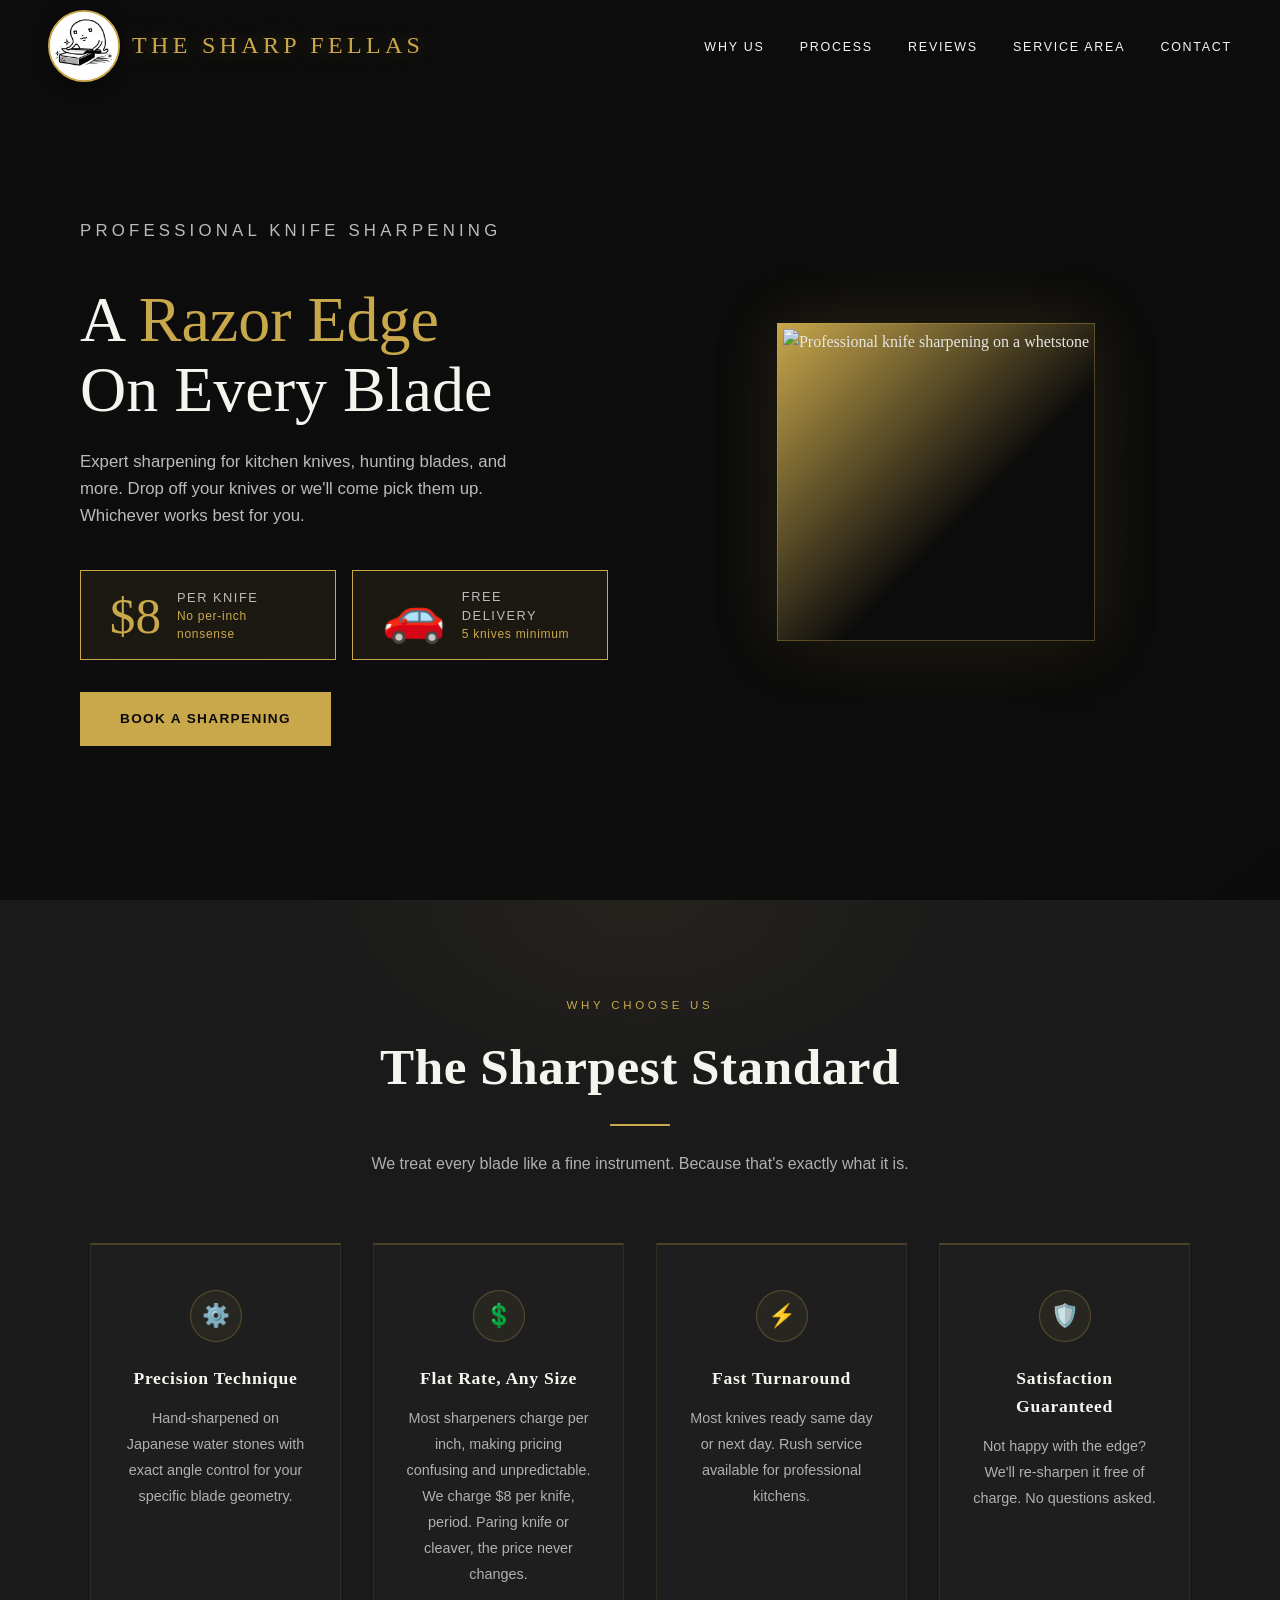
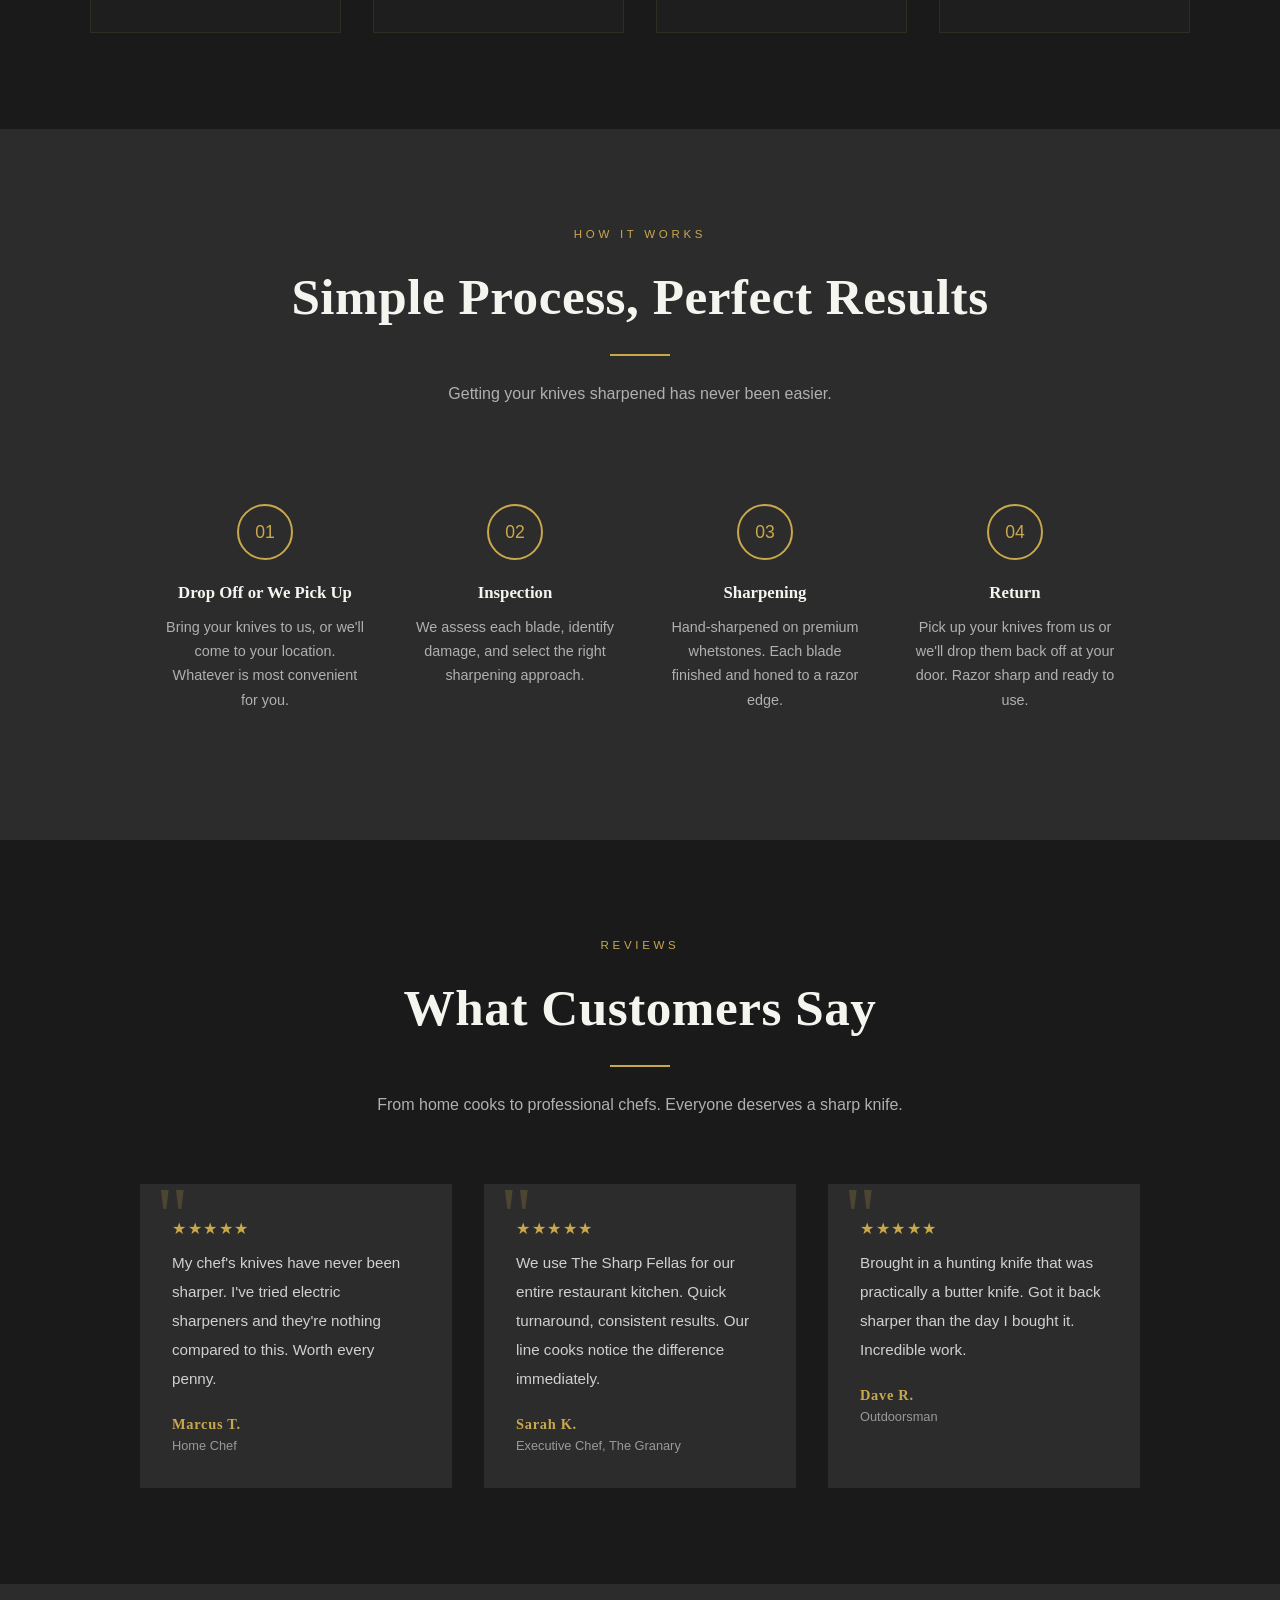
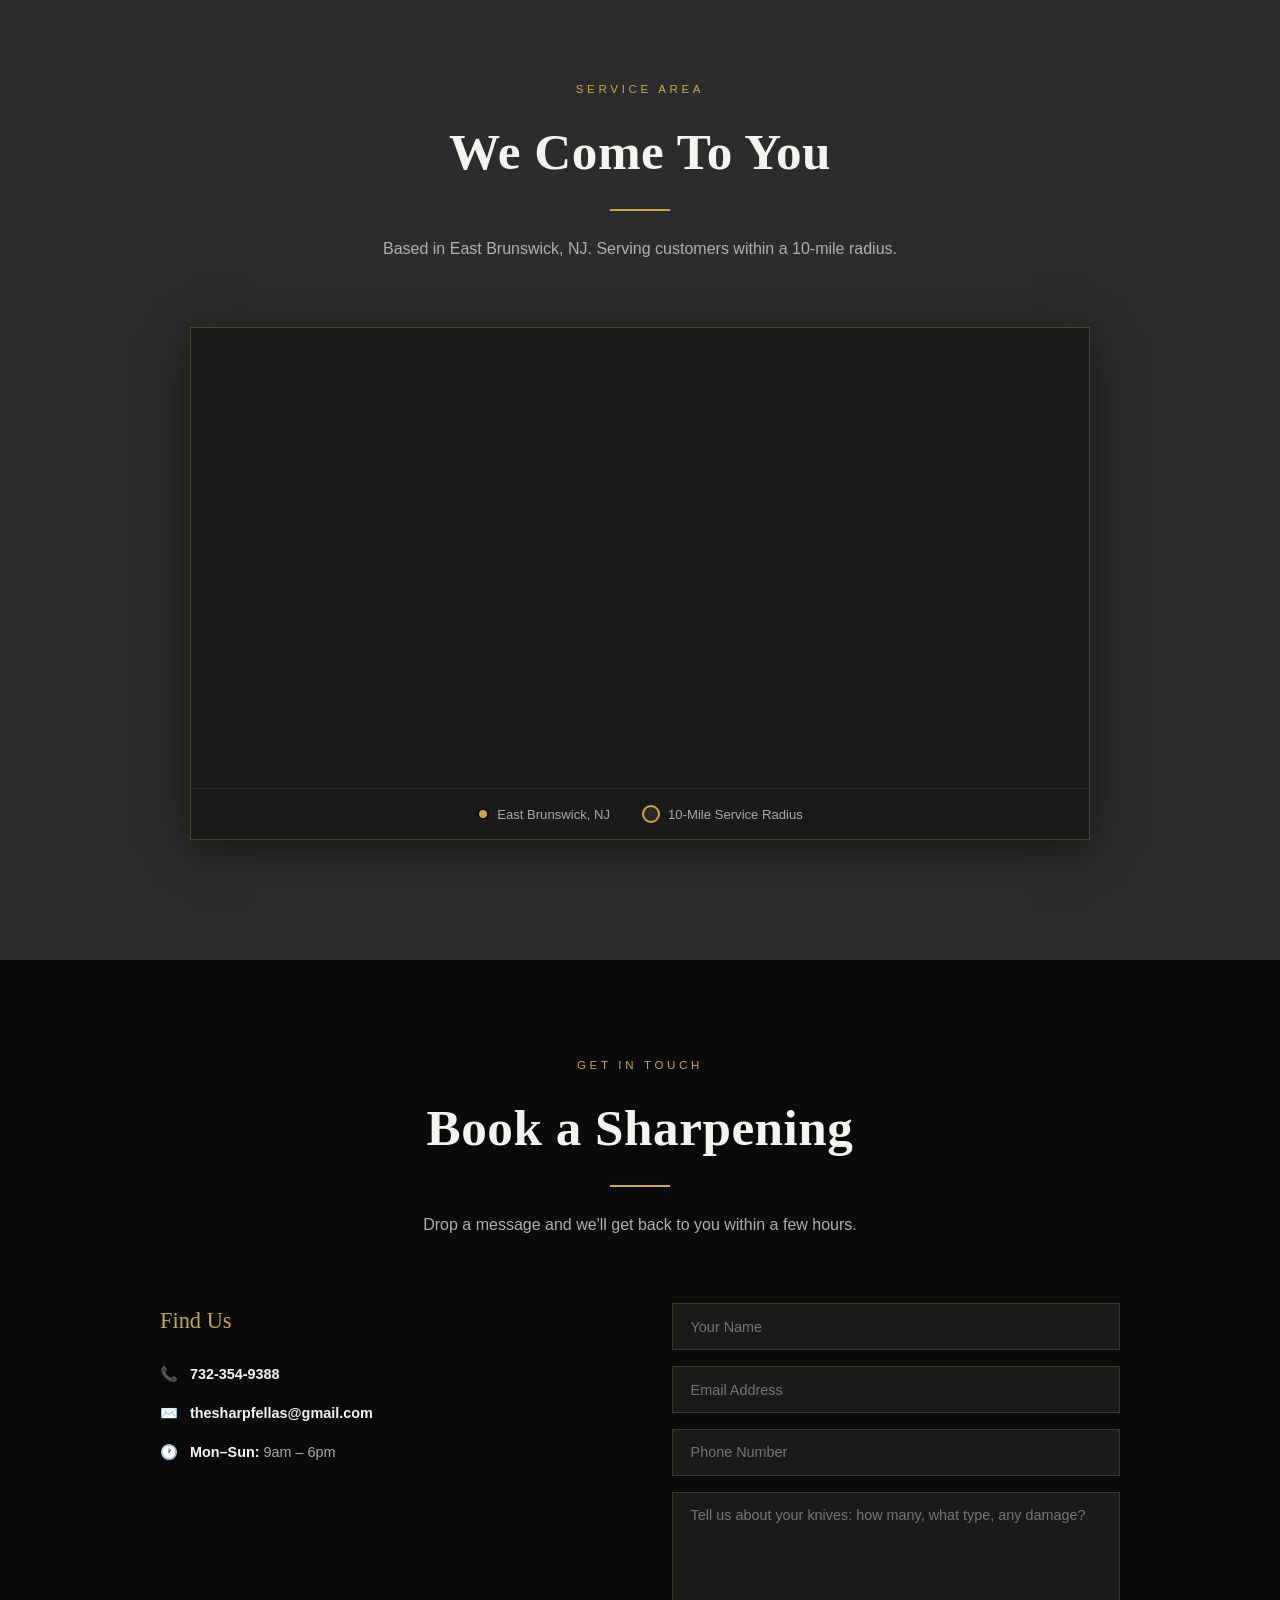
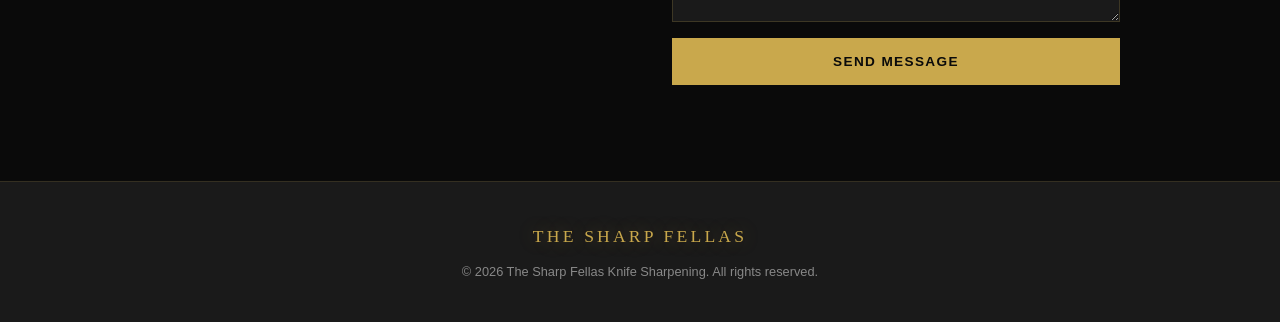
==== commit ff13abfd: "Remove address from contact section" ====
--- a/index.html
+++ b/index.html
@@ -182,8 +182,7 @@
     <div class="contact-wrap">
       <div class="contact-info reveal from-left">
         <h3>Find Us</h3>
-        <p>📍 <span><strong>1403 Commons Dr</strong><br>East Brunswick, NJ 08816</span></p>
-        <p>📞 <span><strong>732-354-9388</strong></span></p>
+<p>📞 <span><strong>732-354-9388</strong></span></p>
         <p>✉️ <span><strong>thesharpfellas@gmail.com</strong></span></p>
         <p>🕐 <span><strong>Mon–Sun:</strong> 9am – 6pm</span></p>
       </div>
